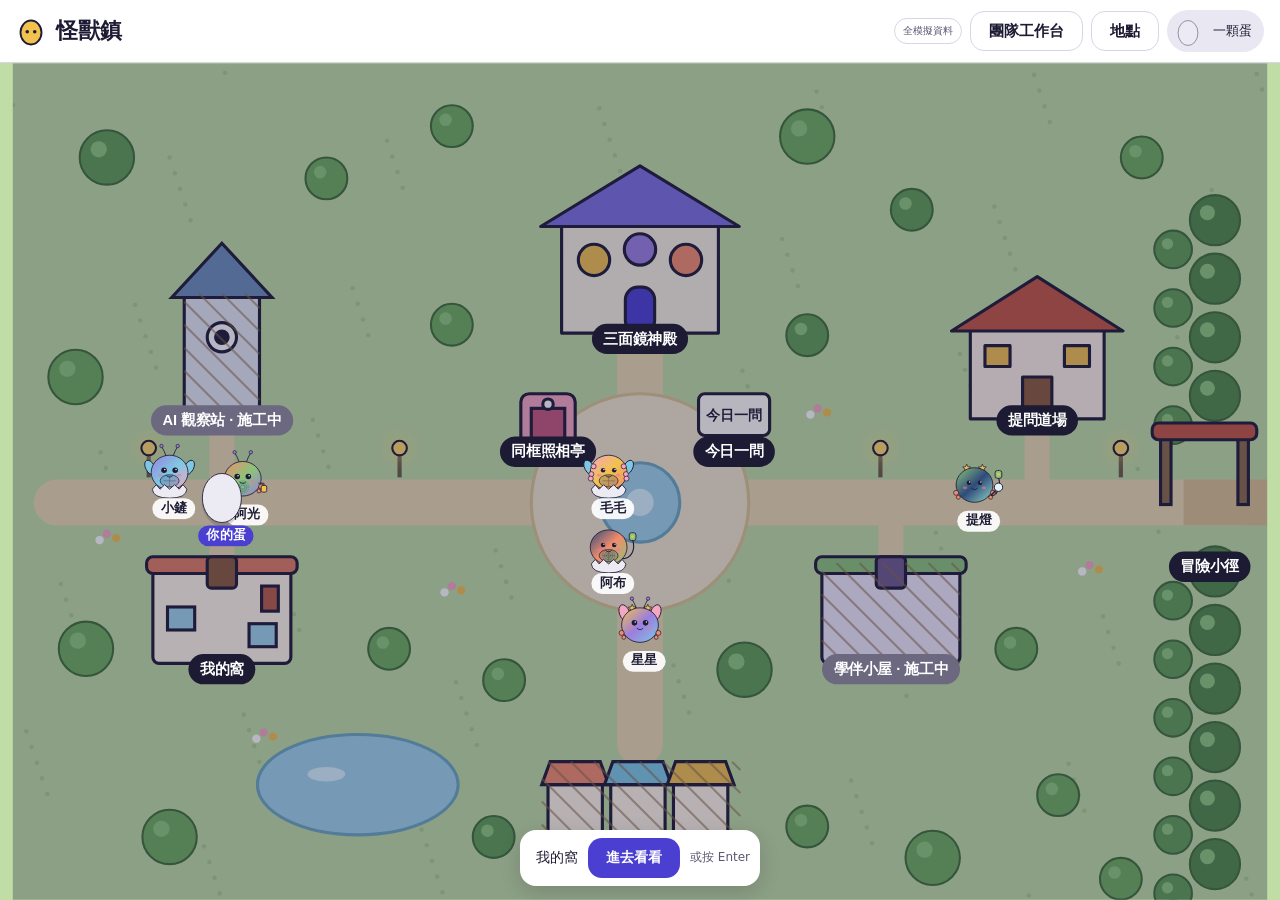
==== docs/team/index.html @ 66887024 "Serve team prototype from Pages docs root; add reviewed mock job sources" ====
<!doctype html><html lang="zh-Hant"><head><meta charset=utf8><meta name=viewport content="width=device-width,initial-scale=1,viewport-fit=cover"><style>:root{color-scheme:light;box-sizing:border-box;padding-top:env(safe-area-inset-top,0px);padding-bottom:env(safe-area-inset-bottom,0px)}html{scroll-padding-top:env(safe-area-inset-top,0px)}body{margin:0;padding:0;font:14px -apple-system,BlinkMacSystemFont,sans-serif;background:#fff;color:#000}img{max-width:100%}[hidden]:not([hidden=until-found i]){display:none!important}</style></head><body>
<title>怪獸鎮｜團隊 PRD V3 修正版</title>
<meta name="claude:viewport-fit-sides" content="cover">

<style>
/* Layout: sticky town bar + horizontal place tabs; each place is one column (phone) or two (desktop) of quiet cards around the monster. */
:root{
  --bg:#F3F2F8; --surface:#FFFFFF; --sunk:#E9E7F2; --line:#D8D5E6;
  --ink:#1D1B33; --muted:#5A5873; --accent:#4B3FD1; --accent-ink:#FFFFFF; --accent-soft:#E6E3FB;
  --gold:#F2C14E; --gold-ink:#5C4300; --night:#1D1B33; --night-ink:#F3F2FA; --night-muted:#C3C1D6;
  --good:#2F6B3A; --good-soft:#E2F1E0; --warn:#8A5300; --warn-soft:#FFF1DC;
  --f-display:"LXGW WenKai TC","Noto Sans TC","PingFang TC","Microsoft JhengHei",sans-serif;
  --f-body:"Noto Sans TC","PingFang TC","Microsoft JhengHei",system-ui,sans-serif;
  --f-mono:"IBM Plex Mono",ui-monospace,Menlo,monospace;
  --r:18px;
}
@media (prefers-color-scheme: dark){:root:not([data-theme="light"]){
  --bg:#14131F; --surface:#1E1C2E; --sunk:#262438; --line:#35324C;
  --ink:#EEEDF7; --muted:#A9A6C2; --accent:#9C93FF; --accent-ink:#14131F; --accent-soft:#2C2850;
  --gold:#F2C14E; --gold-ink:#F7D684; --night:#0E0D17; --night-ink:#F3F2FA; --night-muted:#B4B1CA;
  --good:#8FD49A; --good-soft:#1E3324; --warn:#F2C177; --warn-soft:#3A2C17; color-scheme:dark}}
:root[data-theme="dark"]{
  --bg:#14131F; --surface:#1E1C2E; --sunk:#262438; --line:#35324C;
  --ink:#EEEDF7; --muted:#A9A6C2; --accent:#9C93FF; --accent-ink:#14131F; --accent-soft:#2C2850;
  --gold:#F2C14E; --gold-ink:#F7D684; --night:#0E0D17; --night-ink:#F3F2FA; --night-muted:#B4B1CA;
  --good:#8FD49A; --good-soft:#1E3324; --warn:#F2C177; --warn-soft:#3A2C17; color-scheme:dark}
*{box-sizing:border-box}
[hidden]{display:none!important}
body{background:var(--bg);color:var(--ink);font-family:var(--f-body);font-size:15px;line-height:1.65}
body::before{content:"";position:fixed;inset:0 0 auto;height:env(safe-area-inset-top,0px);z-index:10;background:var(--surface)}
button,input,textarea,select{font:inherit;color:inherit}
h1,h2,h3{font-family:var(--f-display);font-weight:700;line-height:1.3;margin:0;text-wrap:balance}
h1{font-size:28px} h2{font-size:22px} h3{font-size:18px}
p{margin:0}
.wrap{max-width:1080px;margin:0 auto;padding-left:max(16px,env(safe-area-inset-left,0px));padding-right:max(16px,env(safe-area-inset-right,0px))}
header.bar{position:sticky;top:env(safe-area-inset-top,0px);z-index:5;background:var(--surface);border-bottom:1px solid var(--line)}
.bar-row{display:flex;align-items:center;justify-content:space-between;gap:12px;padding-block:10px}
.brand{display:flex;align-items:center;gap:10px;font-family:var(--f-display);font-size:22px;font-weight:700}
.me-chip{display:flex;align-items:center;gap:8px;background:var(--sunk);border-radius:999px;padding:4px 12px 4px 4px;font-size:13px;border:0;cursor:pointer;min-height:40px}
.me-chip svg{width:34px;height:34px}
nav.places{display:flex;gap:4px;overflow-x:auto;padding-bottom:8px;scrollbar-width:none}
nav.places::-webkit-scrollbar{display:none}
.place{flex:none;border:0;background:none;padding:8px 14px;border-radius:999px;cursor:pointer;color:var(--muted);font-weight:500;min-height:40px;white-space:nowrap}
.place[aria-current="page"]{background:var(--accent);color:var(--accent-ink)}
.tag{font-size:11px;font-family:var(--f-mono);letter-spacing:.04em;padding:1px 6px;border-radius:6px;background:var(--sunk);color:var(--muted);margin-left:4px}
.place[aria-current="page"] .tag{background:transparent;color:inherit;opacity:.8}
main{padding-block:24px 64px}
.intro{display:flex;flex-direction:column;gap:6px;margin-bottom:20px;max-width:65ch}
.intro p{color:var(--muted)}
.grid2{display:grid;grid-template-columns:minmax(0,1fr) minmax(0,1fr);gap:18px;align-items:start}
.grid-aside{display:grid;grid-template-columns:320px minmax(0,1fr);gap:18px;align-items:start}
@media (max-width:820px){.grid2,.grid-aside{grid-template-columns:minmax(0,1fr)}}
.stack{display:flex;flex-direction:column;gap:14px;min-width:0}
.card{background:var(--surface);border-radius:var(--r);padding:18px;display:flex;flex-direction:column;gap:12px;min-width:0}
.card.night{background:var(--night);color:var(--night-ink)}
.card.night .muted{color:var(--night-muted)}
.muted{color:var(--muted)}
.small{font-size:13px}
.eyebrow{font-size:12px;font-weight:700;letter-spacing:.06em;color:var(--muted)}
.ai-label{font-size:11px;font-weight:700;letter-spacing:.05em;color:var(--accent)}
.btn{display:inline-flex;align-items:center;justify-content:center;gap:6px;min-height:46px;padding:0 18px;border-radius:14px;border:0;background:var(--accent);color:var(--accent-ink);font-weight:700;cursor:pointer}
.btn.gold{background:var(--gold);color:#1D1B33}
.btn.ghost{background:transparent;color:var(--ink);border:1.5px solid var(--line)}
.btn.link{background:none;color:var(--muted);text-decoration:underline;min-height:40px;padding:0 6px;font-weight:500}
.btn:disabled{background:var(--sunk);color:var(--muted);cursor:not-allowed}
.btn:focus-visible,.place:focus-visible,.pick:focus-visible,.chip:focus-visible,.me-chip:focus-visible,.seen:focus-visible{outline:3px solid var(--gold);outline-offset:2px}
.row{display:flex;gap:10px;flex-wrap:wrap;align-items:center}
.between{display:flex;justify-content:space-between;align-items:center;gap:10px;flex-wrap:wrap}
label.field{display:flex;flex-direction:column;gap:6px;font-size:13px;color:var(--muted)}
input[type=text],textarea,select{width:100%;border:1px solid var(--line);background:var(--surface);border-radius:12px;padding:10px 12px;font-size:15px;color:var(--ink)}
textarea{resize:vertical;min-height:84px}
.cards8{display:grid;grid-template-columns:repeat(4,minmax(0,1fr));gap:10px}
@media (max-width:820px){.cards8{grid-template-columns:repeat(2,minmax(0,1fr))}}
.pick{text-align:left;border:2px solid var(--surface);background:var(--surface);border-radius:16px;padding:14px 12px;display:flex;flex-direction:column;gap:6px;cursor:pointer;min-height:132px}
.pick[aria-pressed="true"]{border-color:var(--accent);background:var(--accent-soft)}
.pick .nm{font-family:var(--f-display);font-size:18px;font-weight:700}
.pick .ft{margin-top:auto;font-size:12px;color:var(--accent);font-weight:500}
.cand{font-size:11px;border:1px solid var(--line);border-radius:999px;padding:0 7px;color:var(--muted)}
.chip{border:1.5px solid var(--line);background:var(--surface);border-radius:999px;padding:6px 14px;min-height:40px;cursor:pointer;font-weight:500}
.chip[aria-pressed="true"]{background:var(--accent);border-color:var(--accent);color:var(--accent-ink)}
.zone{display:inline-block;font-size:12px;font-weight:700;border-radius:999px;padding:3px 10px}
.z-consensus{background:#FDF1CF;color:#6B4E00}.z-human_win{background:#FCE3EC;color:#8E2F52}.z-ai_assist{background:#E7EEFB;color:#2B4C8A}
.z-partner_only{background:#FFEBDD;color:#8A3F12}.z-ai_only{background:#ECE7FB;color:#4A36B0}.z-hidden{background:#E4EEF6;color:#2B5272}.z-blind{background:#E3F1E1;color:#2F6B3A}
.monster-stage{display:flex;justify-content:center;align-items:center;padding:6px 0}
.monster-stage svg{width:min(260px,100%);height:auto}
.dots{display:flex;gap:6px}
.dots span{width:24px;height:6px;border-radius:999px;background:var(--sunk)}
.dots span.on{background:var(--gold)}
.quote{background:var(--sunk);border-radius:14px;padding:12px 14px;line-height:1.7}
.night .quote{background:rgba(255,255,255,.08)}
.stat{display:grid;grid-template-columns:repeat(3,minmax(0,1fr));gap:8px;text-align:center}
.stat div{background:var(--sunk);border-radius:12px;padding:10px 4px;display:flex;flex-direction:column}
.stat b{font-family:var(--f-mono);font-size:18px;font-variant-numeric:tabular-nums}
.post{display:flex;gap:12px;align-items:flex-start;padding:12px 0;border-top:1px solid var(--line)}
.post:first-child{border-top:0}
.post svg{width:46px;height:46px;flex:none}
.post .who{font-weight:700;font-size:14px}
.seen{border:1.5px solid var(--line);background:transparent;border-radius:999px;padding:4px 12px;font-size:13px;cursor:pointer;min-height:36px;color:var(--muted)}
.seen[aria-pressed="true"]{background:var(--good-soft);color:var(--good);border-color:transparent}
.lock{display:flex;align-items:center;gap:6px;color:var(--muted);font-size:13px}
.toggle-row{display:flex;justify-content:space-between;align-items:center;min-height:48px;gap:10px;border-top:1px solid var(--line)}
.toggle-row:first-of-type{border-top:0}
.tabs{display:inline-flex;background:var(--sunk);border-radius:12px;padding:4px;gap:4px}
.tabs button{border:0;background:transparent;border-radius:9px;padding:8px 16px;font-weight:700;cursor:pointer;min-height:40px;color:var(--muted)}
.tabs button[aria-selected="true"]{background:var(--surface);color:var(--ink)}
.chapter{display:flex;justify-content:space-between;align-items:center;gap:12px;background:var(--surface);border-radius:16px;padding:14px 16px;border:2px solid transparent;cursor:pointer;text-align:left;width:100%}
.chapter[aria-pressed="true"]{border-color:var(--accent)}
.sprout{font-size:12px;font-weight:700;border-radius:999px;padding:2px 10px;background:var(--sunk);color:var(--muted)}
.sprout.s1{background:var(--warn-soft);color:var(--warn)}.sprout.s2{background:var(--accent-soft);color:var(--accent)}.sprout.s3{background:var(--good-soft);color:var(--good)}
.toast{position:fixed;left:50%;transform:translateX(-50%);bottom:calc(20px + env(safe-area-inset-bottom,0px));background:var(--night);color:var(--night-ink);padding:10px 18px;border-radius:999px;font-size:14px;z-index:20;max-width:calc(100% - 32px)}
.legend{display:flex;flex-direction:column;gap:8px;font-size:14px}
.legend div{display:flex;justify-content:space-between;gap:12px}
.legend span:last-child{color:var(--muted);text-align:right}
.note{font-size:12px;color:var(--muted)}
.demo{display:inline-block;font-size:11px;font-weight:700;color:var(--warn);background:var(--warn-soft);border-radius:6px;padding:1px 6px}
footer{padding-block:24px;color:var(--muted);font-size:13px;border-top:1px solid var(--line)}
@media (prefers-reduced-motion:no-preference){.pop{animation:pop .5s ease-out}@keyframes pop{from{transform:scale(.92);opacity:.6}to{transform:none;opacity:1}}}

html,body{height:100%}
body{display:flex;flex-direction:column;overflow:hidden}
header.bar{position:relative;top:auto;flex:none}
.bar-row{padding-left:max(16px,env(safe-area-inset-left,0px));padding-right:max(16px,env(safe-area-inset-right,0px))}
.bar-tools{display:flex;gap:8px;align-items:center;position:relative}
.menu{position:absolute;right:0;top:calc(100% + 6px);background:var(--surface);border-radius:16px;box-shadow:0 10px 30px rgba(0,0,0,.18);padding:8px;display:flex;flex-direction:column;min-width:220px;z-index:40}
.menu button{text-align:left;border:0;background:none;padding:10px 12px;border-radius:10px;cursor:pointer;min-height:44px;display:flex;justify-content:space-between;gap:10px}
.menu button:hover{background:var(--sunk)}
.town{position:relative;flex:1;min-height:0;overflow:hidden;background:#BFDDA4;outline:none;touch-action:manipulation}
.world{position:absolute;left:0;top:0;width:1200px;height:800px;transform-origin:0 0}
.world>svg.bg{position:absolute;inset:0;width:1200px;height:800px;display:block}
.veil{position:absolute;inset:0;background:#20204A;opacity:0;pointer-events:none;transition:opacity 1s}
.town.night .veil{opacity:.32}
.town.night .lamp{fill:#FFD86B;filter:drop-shadow(0 0 8px #FFD86B)}
.spot{position:absolute;border:0;background:transparent;cursor:pointer;padding:0;border-radius:14px;z-index:5}
.spot:hover{background:rgba(255,255,255,.12)}
.spot:focus-visible{outline:3px solid var(--gold);outline-offset:2px}
.spot .lbl{position:absolute;left:50%;transform:translateX(-50%);bottom:-16px;white-space:nowrap;background:#1D1B33;color:#FFFFFF;font-size:14px;font-weight:700;padding:3px 11px;border-radius:999px;font-family:var(--f-display);pointer-events:none}
.spot.locked .lbl{background:#6B6880}
.spot:hover .lbl,.spot:focus-visible .lbl{background:#4B3FD1}
.ent{position:absolute;left:0;top:0;width:64px;height:64px;pointer-events:none;will-change:transform}
.ent .body{width:64px;height:64px}
.ent .body svg{width:64px;height:64px;display:block;transition:transform .15s}
.ent.face-l .body svg{transform:scaleX(-1)}
.ent.npc{pointer-events:auto;cursor:pointer}
.ent.npc:focus-visible{outline:3px solid var(--gold);border-radius:50%}
.ent .tag{position:absolute;top:62px;left:50%;transform:translateX(-50%);font-size:12px;font-weight:700;background:rgba(255,255,255,.92);color:#1D1B33;padding:0 8px;border-radius:999px;white-space:nowrap}
.ent.me .tag{background:#4B3FD1;color:#FFFFFF}
.ent.me .body{filter:drop-shadow(0 3px 0 rgba(29,27,51,.18))}
.ent .bub{position:absolute;bottom:62px;left:50%;transform:translateX(-50%);background:#FFFFFF;color:#1D1B33;border-radius:12px;padding:4px 9px;font-size:13px;white-space:nowrap;box-shadow:0 2px 0 rgba(29,27,51,.18)}
.ent .bub svg{width:22px;height:22px;display:block}
@media (prefers-reduced-motion:no-preference){.ent.walk .body{animation:bob .32s ease-in-out infinite alternate}@keyframes bob{from{transform:translateY(0)}to{transform:translateY(-5px)}}}
.mark{position:absolute;width:24px;height:12px;border:3px solid #4B3FD1;border-radius:50%;z-index:6;pointer-events:none}
.hint{position:absolute;left:50%;transform:translateX(-50%);bottom:calc(14px + env(safe-area-inset-bottom,0px));background:var(--surface);color:var(--ink);border-radius:16px;padding:8px 10px 8px 16px;display:flex;align-items:center;gap:10px;box-shadow:0 6px 20px rgba(0,0,0,.15);max-width:calc(100% - 32px);font-size:14px;z-index:20}
.hint .btn{min-height:40px}
@media (max-width:600px){.kbd{display:none}}
.npccard{position:absolute;left:50%;transform:translateX(-50%);bottom:calc(76px + env(safe-area-inset-bottom,0px));width:min(440px,calc(100% - 32px));background:var(--surface);border-radius:20px;padding:14px;display:flex;flex-direction:column;gap:10px;box-shadow:0 10px 30px rgba(0,0,0,.2);z-index:21}
.sheet{position:absolute;right:0;top:0;bottom:0;width:min(620px,100%);background:var(--bg);box-shadow:-10px 0 30px rgba(0,0,0,.2);display:flex;flex-direction:column;z-index:25}
@media (max-width:700px){.sheet{top:auto;height:88%;border-radius:22px 22px 0 0;overflow:hidden}}
.sheet-head{display:flex;justify-content:space-between;align-items:center;gap:10px;padding:12px 16px;background:var(--surface);border-bottom:1px solid var(--line)}
.sheet-body{overflow-y:auto;padding:18px 16px calc(28px + env(safe-area-inset-bottom,0px));flex:1}
.sheet .grid2,.sheet .grid-aside{grid-template-columns:minmax(0,1fr)}
.sheet .cards8{grid-template-columns:repeat(2,minmax(0,1fr))}
.sheet h1{font-size:24px}
.sheet .tabs{flex-wrap:wrap}
.reveal{position:fixed;inset:0;background:rgba(14,13,23,.72);display:flex;align-items:center;justify-content:center;z-index:50;padding:16px}
.reveal .box{background:var(--night);color:var(--night-ink);border-radius:24px;padding:24px;max-width:420px;width:100%;text-align:center;display:flex;flex-direction:column;gap:12px}
.reveal .muted{color:var(--night-muted)}
</style>
<header class="bar">
  <div class="bar-row">
    <div class="brand"><svg width="30" height="30" viewBox="0 0 40 40" aria-hidden="true"><ellipse cx="20" cy="22" rx="14" ry="16" fill="#F2C14E" stroke="currentColor" stroke-width="2.5"/><circle cx="15" cy="21" r="2.4" fill="currentColor"/><circle cx="25" cy="21" r="2.4" fill="currentColor"/></svg>怪獸鎮</div>
    <div class="bar-tools"><span class="v3-mode">全模擬資料</span><button class="btn ghost" data-v3="lab" style="min-height:40px">團隊工作台</button>
      <button class="btn ghost" id="placesBtn" aria-expanded="false" aria-controls="placesMenu" style="min-height:40px">地點</button>
      <div class="menu" id="placesMenu" hidden><button data-spot="hatch"><span>三面鏡神殿</span><span class="note">P0</span></button><button data-spot="home"><span>我的窩</span><span class="note">P0</span></button><button data-spot="plaza"><span>今日一問</span><span class="note">P0</span></button><button data-spot="dojo"><span>提問道場</span><span class="note">P0</span></button><button data-spot="photo"><span>同框照相亭</span><span class="note"></span></button><button data-spot="quest"><span>冒險小徑</span><span class="note">P2</span></button><button data-spot="tower"><span>AI 觀察站</span><span class="note">施工中</span></button><button data-spot="hut"><span>學伴小屋</span><span class="note">施工中</span></button><button data-spot="market"><span>互測市集</span><span class="note">施工中</span></button></div>
      <button class="me-chip" id="meChip" data-spot="home" aria-label="走回我的窩"></button>
    </div>
  </div>
</header>
<div class="town" id="town" tabindex="0" aria-label="怪獸鎮地圖">
  <div class="world" id="world"></div>
  <div class="hint" id="hint" hidden></div>
  <div class="npccard" id="npccard" hidden></div>
  <aside class="sheet" id="sheet" hidden aria-labelledby="sheetTitle">
    <div class="sheet-head"><h2 id="sheetTitle"></h2><button class="btn ghost" id="leave" data-act="leave" style="min-height:40px">走出去</button></div>
    <div class="sheet-body" id="sheetBody"></div>
  </aside>
</div>
<div class="reveal" id="reveal" hidden role="dialog" aria-modal="true"></div>
<div class="toast" id="toast" hidden></div>
<link rel="stylesheet" href="./team-updates.css"><script src="./team-core.js"></script>
<script>
/* ---------- 資料 ---------- */
const CARDS = [
  {id:'affirmation',name:'被肯定感',desc:'做的事被看見、被說出價值',feat:'星星角',color:'#F2C14E',aura:'閃光點點',cand:false},
  {id:'community',name:'社群感',desc:'和一群人一起往前走',feat:'好多隻小手',color:'#F28C6B',aura:'牽手環紋',cand:false},
  {id:'guidance',name:'引導支持',desc:'卡住時有人指個方向',feat:'提燈尾巴',color:'#8CC37A',aura:'指路箭頭',cand:false},
  {id:'self_worth',name:'自我價值',desc:'相信自己做的東西有份量',feat:'堅固的殼',color:'#2F4B7C',aura:'盾形光',cand:false},
  {id:'autonomy',name:'自主',desc:'用自己的步調和方法做事',feat:'小翅膀',color:'#7EC8E3',aura:'風旋紋',cand:true},
  {id:'curiosity',name:'好奇探索',desc:'想知道新東西怎麼運作',feat:'天線大眼',color:'#9B7EDE',aura:'星點軌跡',cand:true},
  {id:'visible_progress',name:'看得見的進步',desc:'能看到自己一步步變好',feat:'年輪紋身',color:'#8FD9C4',aura:'階梯光',cand:true},
  {id:'psych_safety',name:'心理安全',desc:'可以放心試、放心犯錯',feat:'毛茸茸外皮',color:'#F4A7C0',aura:'柔光圈',cand:true}
];
const C = Object.fromEntries(CARDS.map(c=>[c.id,c]));
const PARTNER = ['affirmation','psych_safety','guidance'];
const PARTNER_NOTE = {affirmation:'聊到主管誇她的提案時，她整個人亮起來',psych_safety:'她說「先自己試過，確定不會出錯再拿出來」',guidance:'她說卡住時第一個想到的是去問學姊'};
const AI = ['affirmation','guidance','curiosity'];
const AI_QUOTE = {affirmation:'有人跟我說這個設計幫到他，我會開心一整天',guidance:'卡住的時候，我會先去找學姊問方向',curiosity:'看到新工具我都會先自己玩一輪'};
const HEADLINE = '我比較希望先自己試過，確定不會出錯再拿出來';
function activeAI(){return S?.meta?.aiAvailable===false?[]:AI}
function selectedHeadline(){if(S?.meta?.aiAvailable===false)return '尚無已核對的 AI 原句';const lines=[HEADLINE,...Object.values(AI_QUOTE)];return lines[S?.meta?.headline||0]||HEADLINE}
const ZONES = {
  consensus:{name:'共識區',tone:'你被完整看見了',rank:0,egg:'蛋殼亮起來了'},
  human_win:{name:'人腦勝區',tone:'夥伴懂你，AI 沒看出來',rank:1,egg:'蛋殼染上夥伴給的顏色'},
  ai_assist:{name:'AI 補位區',tone:'AI 抓到了夥伴沒注意的',rank:1,egg:'蛋外圍出現 AI 的光環'},
  partner_only:{name:'夥伴獨見',tone:'夥伴的觀察，值得問問他為什麼',rank:2,egg:'蛋殼染上夥伴給的顏色'},
  ai_only:{name:'AI 獨見',tone:'AI 的推測，你同意嗎？',rank:2,egg:'蛋外圍出現 AI 的光環'},
  hidden:{name:'隱藏區',tone:'你心裡重要、但還沒表現出來的',rank:3,egg:'蛋殼的裂紋變多了'},
  blind:{name:'盲點區',tone:'別人都看見、你自己沒意識到的',rank:4,egg:'破殼了！小怪獸轉身，背上長出這張卡的特徵'}
};
const TYPES = {
  spotlight:{name:'探照燈型',item:'lantern',itemName:'提燈'},
  driller:{name:'鑽探型',item:'shovel',itemName:'小鏟子'},
  confirmer:{name:'確認型',item:'magnifier',itemName:'放大鏡'},
  listener:{name:'傾聽型',item:'big_ears',itemName:'大耳朵'}
};
const ATTRS = {
  research:{name:'研究眼',part:'額頭的小眼睛'}, structure:{name:'結構骨',part:'背上的骨板'},
  ai:{name:'AI 觸角',part:'頭上的觸角'}, automation:{name:'自動化齒輪',part:'身側的齒輪'}, judgment:{name:'判斷心',part:'胸前的心形徽記'}
};
const SPROUT = ['還沒開始','冒芽','長出','成形'];
const CHAPTERS = [
  {id:'foundation',name:'基礎地圖',topic:'使用者研究、資訊架構、互動流程',quests:[
    {id:'f1',attr:'research',min:5,scenario:'新上線的記帳 App 次日留存只有兩成。你只有一天，要先找誰聊、問什麼？',hint:'先找「下載後沒再打開」的人，問他最後一次打開時在做什麼。',good:'你先鎖定流失的人而不是忠實用戶，訪談對象選得準。',next:'把「最後一次打開」改成具體的時間點，回想會更清楚。'},
    {id:'f2',attr:'structure',min:8,scenario:'保險 App 的「理賠」藏在第三層選單，客服電話打爆了。你會怎麼調整資訊架構？',hint:'先列出使用者在出事當下最想完成的三件事。',good:'你從使用者出事當下的情境出發排優先順序。',next:'補一個驗證方式，例如五秒測試或樹狀測試。'}]},
  {id:'ai_collab',name:'AI 協作',topic:'AI 工具、prompt、AI 輔助研究整理',quests:[
    {id:'c1',attr:'ai',min:5,scenario:'你有 12 份訪談逐字稿，想用 AI 幫忙整理主題。你會怎麼下指令，並避免 AI 編造？',hint:'要求每個主題都附上逐字原句。',good:'你要求 AI 附原句，之後能回頭核對。',next:'再加一步：自己抽三份逐字稿比對 AI 的分類。'}]},
  {id:'ai_product',name:'AI 產品設計',topic:'信任、透明、使用者可控、錯誤處理、對話設計',quests:[
    {id:'p1',attr:'ai',min:5,scenario:'PM 要你兩天內設計 AI 客服的錯誤訊息：使用者問了 AI 答不出來的問題，畫面要怎麼說？',hint:'先想使用者「下一步能做什麼」，再決定語氣。',good:'你先承認 AI 答不出來，再給可以點的替代問題，使用者不會卡住。',next:'補一個「轉真人客服」的出口，並說明大概要等多久。'},
    {id:'p2',attr:'structure',min:8,scenario:'AI 理財助理會推薦基金。你要怎麼讓使用者知道推薦的依據與風險？',hint:'把「為什麼推薦」和「可能虧損多少」放在同一個視線範圍。',good:'你把依據與風險放在一起，不讓風險藏在下一頁。',next:'加一個「我不想要這類推薦」的控制，讓使用者可以調整。'}]},
  {id:'automation',name:'自動化與數據',topic:'流程自動化、數據分析、與 PM 和工程協作',quests:[
    {id:'a1',attr:'automation',min:8,scenario:'團隊每週手動整理 200 則 App 評論。你會怎麼設計一個半自動流程？',hint:'先定義人一定要看的那一步。',good:'你保留了人工確認負評的步驟，自動化範圍清楚。',next:'說明用哪個指標判斷這個流程有沒有省到時間。'}]},
  {id:'strategy',name:'策略與判斷',topic:'研究主導決策、AI × 自身領域、作品集敘事、負責任 AI',quests:[
    {id:'s1',attr:'judgment',min:8,scenario:'老闆想在開戶流程加 AI 人臉辨識，但訪談發現長輩很怕被拍。你會怎麼回應？',hint:'把研究發現換成老闆在意的數字或風險。',good:'你沒有直接否決，而是提出可並行的替代方案。',next:'補一句這個決定對法遵與客訴量的影響。'}]}
];
const QUESTS = CHAPTERS.flatMap(ch=>ch.quests.map(q=>({...q,chapter:ch.id,chapterName:ch.name})));
const TITLES = [
  {name:'AI 產品設計師',key:['ai','research','judgment']},
  {name:'UI/UX 設計師（AI 產品設計）',key:['research','structure','ai']},
  {name:'Product Designer',key:['research','judgment','automation']},
  {name:'Content Strategist / UX Writer',key:['judgment','research','ai']}
];
const NEIGHBORS = [
  {name:'阿光',self:['community','curiosity','visible_progress'],partner:['community','guidance','curiosity'],stage:'grown',item:'lantern',quote:'先問他上一次遇到這個問題是什麼時候。'},
  {name:'毛毛',self:['psych_safety','self_worth','autonomy'],partner:['psych_safety','affirmation','community'],stage:'baby',item:null,quote:'我會問：你說難用，是哪一步讓你想放棄？'},
  {name:'提燈',self:['guidance','affirmation','community'],partner:['guidance','self_worth','visible_progress'],stage:'grown',item:'magnifier',quote:'請他把剛剛的操作再做一次給我看。'},
  {name:'阿布',self:['self_worth','guidance','visible_progress'],partner:['self_worth','community','guidance'],stage:'baby',item:null,quote:'可以帶我看一次你平常怎麼用嗎？'},
  {name:'星星',self:['affirmation','curiosity','community'],partner:['affirmation','curiosity','autonomy'],stage:'grown',item:'big_ears',quote:'你說的難用，和上次比有什麼不一樣？'},
  {name:'小鏟',self:['autonomy','curiosity','self_worth'],partner:['curiosity','autonomy','psych_safety'],stage:'baby',item:null,quote:'「好難用」之前，你原本想完成什麼？'}
];

/* ---------- 狀態 ---------- */
const KEY='monster-town-team-v3-r1';
const fresh=()=>({view:'home',
  hatch:{step:'pick',self:[],reasons:{},guess:'',n:0,disputed:{},disputeOpen:null,done:false},
  card:{name:'',nickname:'試試看先生',finalized:false,vis:{headline:false,aura:false,back:false,disagree:false,nickname:false},tab:'A'},
  bside:{guess:null,unlocked:false,override:null},
  plaza:{answer:'',posted:false,seen:{}},
  dojo:{q:'你會不會覺得這個功能很難用？',mine:'',step:'write',final:null,aiWrong:false},
  quest:{chapter:'ai_product',active:null,answer:'',hint:false,phase:'list',guess:null,done:[],recalls:{},lastGrow:null,skills:{research:0,structure:0,ai:0,automation:0,judgment:0}},
  checkin:{did:'',mins:'',stuck:'',conf:'',energy:'',tomorrow:'',submitted:false},
  career:{guess:null,industry:'金融'},
  open:null,pos:{x:200,y:440},visited:{},diary:[],seerShown:false,aiWrong:0,photo:null
});
let S;
try{S=JSON.parse(sessionStorage.getItem(KEY))||fresh()}catch(e){S=fresh()}
const save=()=>{try{sessionStorage.setItem(KEY,JSON.stringify(S))}catch(e){document.getElementById('toast').textContent='分頁暫存失敗，請先到團隊工作台匯出';document.getElementById('toast').hidden=false}};
const esc=s=>String(s??'').replace(/[&<>"']/g,c=>({'&':'&amp;','<':'&lt;','>':'&gt;','"':'&quot;',"'":'&#39;'}[c]));

/* ---------- 規則（純函式） ---------- */
function zoneOf(id,self){const s=self.includes(id),p=PARTNER.includes(id),a=activeAI().includes(id);
  if(s&&p&&a)return'consensus';if(s&&p)return'human_win';if(s&&a)return'ai_assist';if(s)return'hidden';if(p&&a)return'blind';if(p)return'partner_only';if(a)return'ai_only';return null}
function revealOrder(self){const ids=[...new Set([...self,...PARTNER,...activeAI()])];
  return ids.map(id=>({id,zone:zoneOf(id,self)})).sort((x,y)=>ZONES[x.zone].rank-ZONES[y.zone].rank)}
function alignment(self){const o=revealOrder(self);return Math.round(o.filter(x=>x.zone==='consensus').length/o.length*100)}
function sproutLevel(attr){const n=S.quest.skills[attr]||0,r=S.quest.recalls[attr]||0;if(n>=6&&r>=1)return 3;if(n>=3)return 2;if(n>=1)return 1;return 0}
function skillLevels(){return Object.fromEntries(Object.keys(ATTRS).map(a=>[a,sproutLevel(a)]))}
function stage(){if(S.bside.unlocked)return'grown';if(S.hatch.done)return'baby';return'egg'}
function itemNow(){if(!S.bside.unlocked)return null;return TYPES[S.bside.override||'confirmer'].item}
function buildStatusCard(){const c=S.checkin,conf=+c.conf,en=+c.energy,tm=+c.tomorrow,stuck=c.stuck.trim();
  let flow='剛好',diff='維持';
  if(c.conf&&conf<=2&&stuck){flow='太難';diff='降一階'}else if(conf===5&&!stuck&&!S.quest.hint){flow='太簡單';diff='升一階'}
  const len=(c.energy&&en<=2)||(c.tomorrow&&tm<15)?'3–5 分鐘微關卡':'一般關卡（約 10 分鐘）';
  const recall=S.quest.done.length>0&&S.quest.done.length%3===0?'先回憶一題前面做過的關卡':'不用';
  const lv=skillLevels(),target=TITLES.find(t=>t.name===nearTitle().name)||TITLES[0];
  const pri=target.key.slice().sort((a,b)=>lv[a]-lv[b])[0];
  return{flow,diff,len,recall,pri:ATTRS[pri].name,stuck,
    highlight:S.quest.lastGrow?QUESTS.find(q=>q.id===S.quest.lastGrow)?.good:'未提供',
    tone:'溫和示範型'}}
function nearTitle(){const lv=skillLevels();return TITLES.map(t=>({...t,score:t.key.reduce((s,k)=>s+lv[k],0)})).sort((a,b)=>b.score-a.score)[0]}

/* ---------- 小怪獸 ---------- */
function star(x,y,r,fill){const p=[];for(let i=0;i<10;i++){const a=-Math.PI/2+i*Math.PI/5,rr=i%2?r*.45:r;p.push((x+rr*Math.cos(a)).toFixed(1)+','+(y+rr*Math.sin(a)).toFixed(1))}return`<polygon points="${p.join(' ')}" fill="${fill}" stroke="#1D1B33" stroke-width="2.5" stroke-linejoin="round"/>`}
function featureSVG(id,op){const o=op??1;const k='#1D1B33';switch(id){
  case'affirmation':return`<g opacity="${o}">${star(92,80,15,'#F2C14E')}${star(148,80,15,'#F2C14E')}</g>`;
  case'community':return`<g opacity="${o}"><circle cx="54" cy="168" r="9" fill="#F28C6B" stroke="${k}" stroke-width="2.5"/><circle cx="186" cy="168" r="9" fill="#F28C6B" stroke="${k}" stroke-width="2.5"/><circle cx="62" cy="184" r="7" fill="#F28C6B" stroke="${k}" stroke-width="2.5"/><circle cx="178" cy="184" r="7" fill="#F28C6B" stroke="${k}" stroke-width="2.5"/></g>`;
  case'guidance':return`<g opacity="${o}"><path d="M164 182 C 206 182, 216 146, 206 112" fill="none" stroke="${k}" stroke-width="4" stroke-linecap="round"/><rect x="194" y="88" width="24" height="28" rx="8" fill="#8CC37A" stroke="${k}" stroke-width="3"/><circle cx="206" cy="102" r="5" fill="#F2C14E"/></g>`;
  case'self_worth':return`<g opacity="${o}"><ellipse cx="120" cy="170" rx="34" ry="22" fill="#2F4B7C" fill-opacity=".25" stroke="${k}" stroke-width="2.5"/><path d="M98 170h44M120 150v40" stroke="${k}" stroke-width="2" opacity=".5"/></g>`;
  case'autonomy':return`<g opacity="${o}"><ellipse cx="50" cy="122" rx="16" ry="28" fill="#7EC8E3" stroke="${k}" stroke-width="3" transform="rotate(-28 50 122)"/><ellipse cx="190" cy="122" rx="16" ry="28" fill="#7EC8E3" stroke="${k}" stroke-width="3" transform="rotate(28 190 122)"/></g>`;
  case'curiosity':return`<g opacity="${o}"><path d="M108 82 Q100 60 92 48" fill="none" stroke="${k}" stroke-width="3" stroke-linecap="round"/><circle cx="91" cy="45" r="6" fill="#9B7EDE" stroke="${k}" stroke-width="2.5"/><path d="M132 82 Q140 60 148 48" fill="none" stroke="${k}" stroke-width="3" stroke-linecap="round"/><circle cx="149" cy="45" r="6" fill="#9B7EDE" stroke="${k}" stroke-width="2.5"/></g>`;
  case'visible_progress':return`<g opacity="${o}" fill="none" stroke="#2F7D68" stroke-width="2.5"><circle cx="120" cy="170" r="8"/><circle cx="120" cy="170" r="15"/><circle cx="120" cy="170" r="22" stroke-dasharray="4 4"/></g>`;
  case'psych_safety':return`<g opacity="${o}">${[[58,146],[56,162],[182,146],[184,162],[66,118],[174,118]].map(([x,y])=>`<circle cx="${x}" cy="${y}" r="9" fill="#F4A7C0" stroke="${k}" stroke-width="2.5"/>`).join('')}</g>`;}return''}
function monsterSVG(m){
  const st=m.stage||'egg',cols=(m.colors&&m.colors.length?m.colors:['#ECEAF3','#ECEAF3','#ECEAF3']);const uid='m'+Math.random().toString(36).slice(2,8);const k='#1D1B33';
  let s=`<svg viewBox="0 0 240 240" role="img" aria-label="${esc(m.label||'小怪獸')}"><defs><linearGradient id="${uid}g" x1="0" y1="0" x2="1" y2="1"><stop offset="0" stop-color="${cols[0]}"/><stop offset=".5" stop-color="${cols[1]||cols[0]}"/><stop offset="1" stop-color="${cols[2]||cols[0]}"/></linearGradient><radialGradient id="${uid}h"><stop offset="0" stop-color="#F2C14E" stop-opacity=".55"/><stop offset="1" stop-color="#F2C14E" stop-opacity="0"/></radialGradient></defs>`;
  if(m.glow||m.fullGlow)s+=`<circle cx="120" cy="130" r="108" fill="url(#${uid}h)"/>`;
  (m.auras||[]).forEach((a,i)=>{s+=`<circle cx="120" cy="128" r="${112-i*9}" fill="none" stroke="${C[a.id].color}" stroke-width="2.5" ${a.disputed?'stroke-dasharray="5 7" opacity=".6"':''}/>`});
  if(m.pending)s+=`<circle cx="120" cy="128" r="110" fill="none" stroke="#9A97B3" stroke-width="1.5" stroke-dasharray="2 6"/>`;
  if(st==='egg'){
    s+=`<ellipse cx="120" cy="134" rx="70" ry="88" fill="${m.tint?`url(#${uid}g)`:'#ECEAF3'}" stroke="${k}" stroke-width="3"/>`;
    (m.features||[]).slice(0,3).forEach((f,i)=>{const x=[96,146,120][i],y=[110,116,170][i];s+=`<circle cx="${x}" cy="${y}" r="11" fill="${k}" opacity=".16"/>`});
    for(let i=0;i<(m.cracks||0);i++){const y=118+i*16;s+=`<path d="M56 ${y} L74 ${y-10} L88 ${y+6} L104 ${y-10} L120 ${y+6} L136 ${y-10} L152 ${y+6} L168 ${y-10} L184 ${y}" fill="none" stroke="${k}" stroke-width="2.5" stroke-linejoin="round"/>`}
    return s+'</svg>'}
  const lv=m.skills||{};const turned=!!m.turned;
  if(m.item==='big_ears')s+=`<ellipse cx="64" cy="96" rx="18" ry="30" fill="#F4A7C0" stroke="${k}" stroke-width="3" transform="rotate(-20 64 96)"/><ellipse cx="176" cy="96" rx="18" ry="30" fill="#F4A7C0" stroke="${k}" stroke-width="3" transform="rotate(20 176 96)"/>`;
  ['autonomy'].forEach(f=>{if((m.features||[]).includes(f))s+=featureSVG(f)});
  (m.back||[]).forEach(f=>{if(f==='autonomy'||f==='guidance')s+=featureSVG(f,turned?1:.35)});
  if((m.features||[]).includes('guidance'))s+=featureSVG('guidance');
  if(lv.structure>=1)s+=`<path d="M74 96 L62 84 L82 88 Z" fill="#B8C2CC" stroke="${k}" stroke-width="2.5"/>`;
  if(lv.structure>=2)s+=`<path d="M64 112 L48 104 L68 100 Z" fill="#B8C2CC" stroke="${k}" stroke-width="2.5"/>`;
  if(lv.structure>=3)s+=`<path d="M58 128 L40 124 L58 114 Z" fill="#B8C2CC" stroke="${k}" stroke-width="2.5"/>`;
  if(lv.ai===1)s+=`<path d="M112 80 L110 68" stroke="${k}" stroke-width="3" stroke-linecap="round"/>`;
  if(lv.ai>=2)s+=`<path d="M114 80 Q110 62 104 50" fill="none" stroke="${k}" stroke-width="3" stroke-linecap="round"/><circle cx="103" cy="47" r="6" fill="${lv.ai===3?'#8FD9C4':'#FFFFFF'}" stroke="${k}" stroke-width="2.5"/>`;
  if(lv.ai>=3)s+=`<path d="M126 80 Q130 62 136 50" fill="none" stroke="${k}" stroke-width="3" stroke-linecap="round"/><circle cx="137" cy="47" r="6" fill="#8FD9C4" stroke="${k}" stroke-width="2.5"/>`;
  ['affirmation','curiosity'].forEach(f=>{if((m.features||[]).includes(f))s+=featureSVG(f)});
  s+=`<ellipse cx="120" cy="140" rx="66" ry="62" fill="url(#${uid}g)" stroke="${k}" stroke-width="3"/>`;
  ['psych_safety','community','self_worth','visible_progress'].forEach(f=>{if((m.features||[]).includes(f))s+=featureSVG(f)});
  (m.back||[]).forEach(f=>{if(f!=='autonomy'&&f!=='guidance')s+=featureSVG(f,turned?1:.3)});
  if(!turned){
    const big=(m.features||[]).includes('curiosity');const r=big?10:8;
    s+=`<circle cx="100" cy="132" r="${r}" fill="${k}"/><circle cx="140" cy="132" r="${r}" fill="${k}"/><circle cx="103" cy="129" r="2.6" fill="#fff"/><circle cx="143" cy="129" r="2.6" fill="#fff"/><ellipse cx="86" cy="150" rx="8" ry="5" fill="#E9799B" opacity=".6"/><ellipse cx="154" cy="150" rx="8" ry="5" fill="#E9799B" opacity=".6"/><path d="M110 152 Q120 162 130 152" fill="none" stroke="${k}" stroke-width="3" stroke-linecap="round"/>`;
    if(lv.research===1)s+=`<path d="M114 108 Q120 112 126 108" fill="none" stroke="${k}" stroke-width="2.5" stroke-linecap="round"/>`;
    if(lv.research>=2)s+=`<circle cx="120" cy="106" r="5.5" fill="#fff" stroke="${k}" stroke-width="2"/><circle cx="120" cy="106" r="2.5" fill="${k}"/>`;
    if(lv.research>=3)s+=`<circle cx="106" cy="110" r="4.5" fill="#fff" stroke="${k}" stroke-width="2"/><circle cx="134" cy="110" r="4.5" fill="#fff" stroke="${k}" stroke-width="2"/>`;
    if(lv.automation===1)s+=`<circle cx="160" cy="174" r="9" fill="none" stroke="${k}" stroke-width="2" stroke-dasharray="3 3"/>`;
    if(lv.automation>=2)s+=`<circle cx="160" cy="174" r="10" fill="none" stroke="${k}" stroke-width="5" stroke-dasharray="3.5 3"/><circle cx="160" cy="174" r="7" fill="#B8C2CC" stroke="${k}" stroke-width="2"/>`;
    if(lv.automation>=3)s+=`<circle cx="174" cy="160" r="7" fill="none" stroke="${k}" stroke-width="4" stroke-dasharray="3 2.5"/><circle cx="174" cy="160" r="5" fill="#B8C2CC"/>`;
    if(lv.judgment>=1)s+=`${lv.judgment===3?`<circle cx="120" cy="176" r="18" fill="url(#${uid}h)"/>`:''}<path d="M120 186 C 104 174, 108 162, 120 170 C 132 162, 136 174, 120 186 Z" fill="${lv.judgment>=2?'#E9799B':'none'}" stroke="${k}" stroke-width="2.5"/>`;
    if(m.item==='lantern')s+=`<path d="M176 156 H196 V164" fill="none" stroke="${k}" stroke-width="3"/><rect x="186" y="164" width="20" height="24" rx="6" fill="#F2C14E" stroke="${k}" stroke-width="3"/>`;
    if(m.item==='shovel')s+=`<path d="M180 168 L206 132" stroke="#8A5A2B" stroke-width="5" stroke-linecap="round"/><path d="M200 128 L216 112 L222 126 L210 138 Z" fill="#B8C2CC" stroke="${k}" stroke-width="3"/>`;
    if(m.item==='magnifier')s+=`<path d="M180 176 L196 160" stroke="${k}" stroke-width="5" stroke-linecap="round"/><circle cx="206" cy="148" r="15" fill="#E6F2FA" stroke="${k}" stroke-width="3.5"/>`;
    (m.embrace||[]).forEach(f=>{s+=`<circle cx="120" cy="182" r="13" fill="${C[f].color}" stroke="${k}" stroke-width="2.5"/>`});
  }
  if(m.seer&&!turned)s+=`<ellipse cx="120" cy="93" rx="10" ry="6.5" fill="#fff" stroke="${k}" stroke-width="2.5"/><circle cx="120" cy="93" r="3.8" fill="#6B4FD8"/>`;
  if(m.withShell!==false)s+=`<path d="M58 200 L72 184 L86 200 L102 184 L120 200 L138 184 L154 200 L168 184 L182 200 Q180 232 120 232 Q60 232 58 200 Z" fill="#ECEAF3" stroke="${k}" stroke-width="3" stroke-linejoin="round"/>`;
  if(m.nickname&&!turned)s+=`<rect x="58" y="10" width="124" height="28" rx="14" fill="${k}"/><text x="120" y="29" text-anchor="middle" font-size="14" font-weight="700" fill="#fff" font-family="Noto Sans TC, sans-serif">${esc(m.nickname)}</text>`;
  return s+'</svg>'}
function myMonster(extra){const self=S.hatch.self,o=revealOrder(self);const blind=o.filter(x=>x.zone==='blind').map(x=>x.id);const hidden=o.filter(x=>x.zone==='hidden').map(x=>x.id);
  const st=stage();const v=extra&&extra.viewer==='public'?S.card.vis:null;
  const back=v&&!v.back?[]:blind;
  const m={stage:st,features:self,colors:PARTNER.map(id=>C[id].color),auras:(st==='egg'||(v&&!v.aura))?[]:activeAI().map(id=>({id,disputed:!!S.hatch.disputed[id]})),back,embrace:blind.length?[]:(v?[]:hidden),fullGlow:o.every(x=>x.zone==='consensus'),item:itemNow(),skills:skillLevels(),
    nickname:(S.card.finalized&&(!v||v.nickname))?S.card.nickname:null,withShell:st==='baby',seer:seerCount()>=3};
  m.label=describe(m);return Object.assign(m,extra||{})}
function describe(m){if(m.stage==='egg')return'一顆還沒孵化的蛋';const f=m.features.map(id=>C[id].feat).join('、');const c=m.colors.length?PARTNER.map(id=>C[id].name).join('、')+'的顏色漸層':'';let t=`有${f}的小怪獸，${c}`;if(m.back.length)t+=`，背上長著${m.back.map(id=>C[id].feat).join('、')}`;const lv=m.skills||{};const sk=Object.keys(ATTRS).filter(a=>lv[a]).map(a=>ATTRS[a].part+SPROUT[lv[a]]);if(sk.length)t+='；技能特徵：'+sk.join('、');if(m.seer)t+='；額頭有一隻看穿的眼睛';return t}
function miniSVG(n){return monsterSVG({stage:n.stage,features:n.self,colors:n.partner.map(id=>C[id].color),auras:[],back:[],item:n.item,skills:{},withShell:n.stage==='baby',label:n.name+'的小怪獸'})}

/* ---------- 視圖 ---------- */
function viewHatch(){const h=S.hatch;
  if(h.step==='pick'){const n=h.self.length;
    return`<div class="intro"><span class="eyebrow">三面鏡 · 開場鎖定</span><h1>選 3 張最像你的價值卡</h1><p>先猜你自己，夥伴也猜你，再看 AI 怎麼說，最後你決定。每張卡都會變成小怪獸身上的一個特徵，沒有好壞之分。</p></div>
    <div class="stack"><div class="between"><span class="muted">已選 <b style="font-family:var(--f-mono)">${n}</b> / 3</span><span class="note">夥伴與 AI 的選卡在三方都送出前看不到</span></div>
    <div class="cards8">${CARDS.map(c=>`<button class="pick" data-pick="${c.id}" aria-pressed="${h.self.includes(c.id)}"><span class="between"><span class="nm">${c.name}</span>${c.cand?'<span class="cand">候選</span>':''}</span><span class="small muted">${c.desc}</span><span class="ft">特徵：${c.feat}</span></button>`).join('')}</div>
    ${n?`<div class="card"><h3>各寫一句理由</h3>${h.self.map(id=>`<label class="field">為什麼是「${C[id].name}」？<input type="text" id="reason-${id}" data-reason="${id}" value="${esc(h.reasons[id]||'')}" placeholder="一句話就好"></label>`).join('')}</div>`:''}
    <div class="row"><button class="btn" data-act="lock" ${n===3?'':'disabled'}>${n===3?'送出並鎖定':'選滿 3 張再送出'}</button></div></div>`}
  if(h.step==='wait')return`<div class="intro"><span class="eyebrow">三面鏡 · 等待</span><h1>你的蛋出現了</h1><p>蛋殼上浮出你選的 3 個特徵：${h.self.map(id=>C[id].feat).join('、')}。</p></div>
    <div class="grid2"><div class="card"><div class="monster-stage">${monsterSVG(myMonster({stage:'egg',auras:[],nickname:null}))}</div></div>
    <div class="stack"><div class="card"><h3>等夥伴和 AI 的時候，先猜一下</h3><label class="field">你覺得 AI 會挑你哪句話當口頭禪？<input type="text" id="guess" data-bind="hatch.guess" value="${esc(h.guess)}" placeholder="寫下你印象中自己說過的一句話"></label></div>
    <div class="card"><div class="between"><span>你</span><span style="color:var(--good);font-weight:700">已鎖定</span></div><div class="between"><span>夥伴</span><span style="color:var(--good);font-weight:700">已送出 · 暱稱已鎖定</span></div><div class="between"><span>AI（團隊已審核）</span><span style="color:var(--good);font-weight:700">已送出</span></div></div>
    <div class="row"><button class="btn gold" data-act="startFlip">三方到齊，開始翻牌</button><button class="btn link" data-act="backPick">回去改選卡</button></div></div></div>`;
  if(h.step==='flip'){const o=revealOrder(h.self),n=h.n,cur=n>0?o[n-1]:null;
    const shown=o.slice(0,n);const zs=shown.map(x=>x.zone);const last=n===o.length;
    const eggSpec={stage:last?'baby':'egg',glow:zs.includes('consensus'),tint:last||zs.some(z=>['human_win','partner_only'].includes(z)),
      auras:(last||zs.some(z=>['ai_assist','ai_only'].includes(z)))?activeAI().map(id=>({id,disputed:!!h.disputed[id]})):[],cracks:zs.filter(z=>z==='hidden').length,turned:last&&!h.done&&o.some(x=>x.zone==='blind'),nickname:null,withShell:last};
    let panel='';
    if(!cur)panel=`<div class="stack" style="text-align:center"><h2>三方都到齊了</h2><p class="muted">每翻一張卡，蛋就會有一點變化。本版只模擬本機揭曉，沒有雙手機同步。</p><button class="btn gold" data-act="flip">翻開第一張</button></div>`;
    else{const c=C[cur.id],z=ZONES[cur.zone],who=[h.self.includes(cur.id)&&'你',PARTNER.includes(cur.id)&&'夥伴',activeAI().includes(cur.id)&&'AI'].filter(Boolean).join('・');
      const canDispute=['ai_only','ai_assist'].includes(cur.zone);
      panel=`<p style="color:var(--gold);font-weight:700;text-align:center">${last&&cur.zone!=='blind'?'破殼了！':''}${z.egg}</p>
      <div class="card pop" style="background:var(--surface);color:var(--ink)"><div class="between"><span class="zone z-${cur.zone}">${z.name}</span><span class="small muted">選了這張：${who}</span></div>
      <h2>${c.name}</h2><p>${z.tone}</p>
      ${activeAI().includes(cur.id)?`<div class="quote"><div class="ai-label">AI 的看法</div>你說「${esc(AI_QUOTE[cur.id])}」，這透露你重視${c.name}。</div>`:''}
      ${PARTNER.includes(cur.id)?`<div class="quote" style="background:var(--warn-soft)">請夥伴說說：你為什麼選這張？</div>`:''}
      ${canDispute?(h.disputed[cur.id]?`<p class="small" style="color:var(--accent)">已標記「AI 讀錯我」：${esc(h.disputed[cur.id])}。這圈光環改成虛線了。</p>`:(h.disputeOpen===cur.id?`<label class="field">哪裡讀錯了？（必填）<textarea id="dispute" placeholder="例如：我玩新工具是因為工作需要"></textarea></label><div class="row"><button class="btn" data-act="saveDispute" data-id="${cur.id}">送出</button><button class="btn link" data-act="cancelDispute">取消</button></div>`:`<div><button class="btn ghost" data-act="openDispute" data-id="${cur.id}">AI 讀錯我</button></div>`)):''}
      </div>${last?`<button class="btn gold" data-act="finishFlip">${eggSpec.turned?'轉回來，看看牠':'看結果'}</button>`:`<button class="btn gold" data-act="flip">翻下一張</button>`}`}
    return`<div class="card night"><div class="between"><span class="eyebrow" style="color:var(--night-muted)">三面鏡 · 孵化</span><div class="dots" aria-label="已翻開 ${n} / ${o.length} 張">${o.map((_,i)=>`<span class="${i<n?'on':''}"></span>`).join('')}</div></div>
    <div class="grid2"><div class="monster-stage">${monsterSVG(Object.assign(myMonster(),eggSpec,{label:eggSpec.stage==='egg'?'孵化中的蛋':'剛孵化的小怪獸'}))}</div><div class="stack">${panel}</div></div></div>`}
  if(h.step==='result'){const o=revealOrder(h.self),al=alignment(h.self),cons=o.filter(x=>x.zone==='consensus').length;
    return`<div class="intro"><span class="eyebrow">三面鏡 · 破殼之後</span><h1>牠是你的小怪獸了</h1></div><div class="grid2"><div class="card"><div class="monster-stage">${monsterSVG(myMonster({nickname:null}))}</div></div>
    <div class="stack"><div class="stat"><div><span class="small muted">三方對齊度</span><b>${al}%</b><span class="note">${cons} 張共識 ÷ ${o.length} 張</span></div><div><span class="small muted">翻開</span><b>${o.length}</b><span class="note">張卡</span></div><div><span class="small muted">AI 讀錯我</span><b>${Object.keys(h.disputed).length}</b><span class="note">張</span></div></div>
    <div class="card"><div class="ai-label">口頭禪 · AI 的看法</div><p style="font-family:var(--f-display);font-size:19px">「${esc(selectedHeadline())}」</p><div class="quote small"><b>你猜的是：</b>${h.guess?`「${esc(h.guess)}」`:'（沒有猜）'}</div></div>
    <div class="card"><label class="field">替你的小怪獸取個名字<input type="text" id="mname" data-bind="card.name" value="${esc(S.card.name)}" placeholder="例如：小試"></label><button class="btn" data-act="toHome">完成，回到我的窩</button></div></div></div>`}
}

function zonesList(){const o=revealOrder(S.hatch.self);return o.map(x=>{const pub=x.zone==='consensus';return`<div class="card" style="gap:6px"><div class="between"><span class="zone z-${x.zone}">${ZONES[x.zone].name}</span><span class="lock">${pub?'公開':'僅自己可見'}</span></div><h3>${C[x.id].name}</h3><p class="small muted">${ZONES[x.zone].tone}</p></div>`}).join('')}
function viewHome(){
  if(!S.hatch.done)return`<div class="intro"><span class="eyebrow">我的窩</span><h1>你的蛋還沒孵化</h1><p>先到三面鏡選 3 張卡，和夥伴、AI 一起把牠孵出來。</p></div><div class="card" style="max-width:420px"><div class="monster-stage">${monsterSVG(myMonster())}</div><button class="btn" data-go="hatch">去三面鏡</button></div>`;
  const tab=S.card.tab,name=S.card.name||'還沒取名';
  const head=`<div class="intro"><span class="eyebrow">我的窩 · 只有你看得到這裡</span><h1>${esc(name)}</h1></div>`;
  const left=`<div class="stack"><div class="card"><div class="monster-stage">${monsterSVG(myMonster())}</div>
   <p class="quote small" style="text-align:center">「${esc(selectedHeadline())}」</p>
   ${S.card.finalized?'':`<button class="btn gold" data-act="finalize">名片定案：揭曉夥伴取的暱稱</button>`}</div>
   <div class="card"><h3>每個部位都有來源</h3><div class="legend">
   <div><span>${S.hatch.self.map(id=>C[id].feat).join('、')}</span><span>你選的 3 張卡</span></div>
   <div><span>${PARTNER.map(id=>C[id].name).join('、')}的顏色</span><span>夥伴選的卡</span></div>
   <div><span>${activeAI().length?"三圈光環":"光環留白"}</span><span>AI 選的卡</span></div>
   ${revealOrder(S.hatch.self).filter(x=>x.zone==='blind').map(x=>`<div><span>背上的${C[x.id].feat}</span><span>盲點區「${C[x.id].name}」</span></div>`).join('')}
   ${S.bside.unlocked?`<div><span>${TYPES[S.bside.override||'confirmer'].itemName}</span><span>訪談者類型</span></div>`:''}
   ${Object.keys(ATTRS).filter(a=>sproutLevel(a)).map(a=>`<div><span>${ATTRS[a].part}（${SPROUT[sproutLevel(a)]}）</span><span>冒險小徑</span></div>`).join('')}
   </div></div></div>`;
  let right=`<div class="tabs" role="tablist">${[['A','A 面'],['B','B 面'],['daily','今日打卡'],['career','職涯建議卡'],['share','分享卡'],['diary','日記']].map(([k,l])=>`<button role="tab" aria-selected="${tab===k}" data-tab="${k}">${l}</button>`).join('')}</div>`;
  if(tab==='A')right+=`<div class="stack">${zonesList()}<div class="card"><h3>誰可以看到</h3>${[['headline','口頭禪'],['aura','AI 光環'],['back','背上的秘密'],['disagree','AI 讀錯我'],['nickname','夥伴取的暱稱']].map(([k,l])=>`<div class="toggle-row"><span>${l}</span><button class="chip" data-vis="${k}" aria-pressed="${S.card.vis[k]}">${S.card.vis[k]?'公開':'僅自己'}</button></div>`).join('')}<p class="note">盲點區、隱藏區、提問健檢數字永遠只有你看得到。</p></div>
   ${Object.keys(S.hatch.disputed).length?`<div class="card"><h3>AI 讀錯我</h3>${Object.entries(S.hatch.disputed).map(([id,r])=>`<p><b>${C[id].name}</b>：${esc(r)}</p>`).join('')}</div>`:''}</div>`;
  if(tab==='B')right+=viewBSide();
  if(tab==='daily')right+=viewDaily();
  if(tab==='career')right+=viewCareer();
  if(tab==='share')right+=viewShare();
  if(tab==='diary')right+=viewDiary();
  return head+`<div class="grid-aside">${left}<div class="stack">${right}</div></div>`}
function viewBSide(){const b=S.bside;
  if(!b.unlocked)return`<div class="card"><h3>B 面在第 2 週互訪後打開</h3><p class="muted">先猜猜自己是哪一種訪談者，再上傳兩份逐字稿（你當訪談者、你當受訪者）。</p>
   <div class="cards8" style="grid-template-columns:repeat(2,minmax(0,1fr))">${Object.entries(TYPES).map(([k,t])=>`<button class="pick" style="min-height:76px" data-bguess="${k}" aria-pressed="${b.guess===k}"><span class="nm">${t.name}</span><span class="ft">道具：${t.itemName}</span></button>`).join('')}</div>
   <label class="row small"><input type="checkbox" id="consent"> 受訪者已同意，原文 30 天後刪除</label>
   <div><button class="btn" data-act="unlockB" ${b.guess?'':'disabled'}>${b.guess?'送出逐字稿，等團隊審核':'先猜一個類型'}</button> <span class="demo">示範：審核會立即通過</span></div></div>`;
  const t=TYPES[b.override||'confirmer'];
  return`<div class="card night"><span class="muted small">你猜 ${TYPES[b.guess].name} → ${b.override?'你自選 ':'AI 判讀 '}${t.name}</span><h2>${t.name}・拿到了${t.itemName}</h2><p class="muted small">是你和夥伴完成第 2 週互訪，讓牠進化成成長體的。</p></div>
  <div class="card"><div class="between"><h3>提問健檢</h3><span class="ai-label">AI 的看法</span></div>
  ${[['二選一提問','4','例：「你是比較常用手機還是電腦？」'],['引導式提問','2','例：「這樣應該很不方便吧？」'],['開放式提問','5','讓對方自己說的空間很夠'],['回溯式提問','1','例：「上一次遇到是什麼時候？」'],['聽到情緒詞後追問','0 / 3','對方說了 3 次情緒詞，可以多停一下']].map(r=>`<div class="toggle-row"><div><div>${r[0]}</div><div class="note">${r[2]}</div></div><b style="font-family:var(--f-mono)">${r[1]}</b></div>`).join('')}
  <div class="quote"><b>下一步只要一個：</b>下次聽到「很煩」，先問「煩在哪裡」。</div></div>
  <div class="card"><h3>AI 讀錯我？自己選</h3><div class="row">${Object.entries(TYPES).map(([k,tt])=>`<button class="chip" data-override="${k}" aria-pressed="${(b.override||'confirmer')===k}">${tt.name}</button>`).join('')}</div><p class="note">選了之後，道具跟著換。</p></div>`}
function viewDaily(){const c=S.checkin;
  const opts=(key,arr)=>`<div class="row">${arr.map(([v,l])=>`<button class="chip" data-ck="${key}" data-v="${v}" aria-pressed="${c[key]===v}">${l}</button>`).join('')}<button class="btn link" data-ck="${key}" data-v="">略過</button></div>`;
  const form=`<div class="card"><div class="between"><h3>今日打卡</h3><span class="note">5 題，每題都可以略過</span></div>
   <label class="field">今天學了或做了什麼？${S.quest.done.length?`<span class="small" style="color:var(--accent)">已帶入 ${S.quest.done.length} 個冒險關卡</span>`:''}<textarea id="ck-did" data-bind="checkin.did" placeholder="外部課程、工作上用到的也算">${esc(c.did)}</textarea></label>
   <div class="field">大約投入多久？${opts('mins',[['5','5 分'],['15','15 分'],['30','30 分'],['60','1 小時+']])}</div>
   <label class="field">哪裡卡住？<input type="text" id="ck-stuck" data-bind="checkin.stuck" value="${esc(c.stuck)}" placeholder="沒有就留白"></label>
   <div class="field">對今天內容的把握（1 還很模糊，5 很有把握）${opts('conf',[['1','1'],['2','2'],['3','3'],['4','4'],['5','5']])}</div>
   <div class="field">今天的精力 ${opts('energy',[['1','1'],['2','2'],['3','3'],['4','4'],['5','5']])}</div>
   <div class="field">明天大約有多少時間？${opts('tomorrow',[['10','10 分內'],['30','30 分'],['60','1 小時+']])}</div>
   <div><button class="btn" data-act="submitCheckin">送出，看今天的狀態卡</button></div></div>`;
  if(!c.submitted)return form;
  const sc=buildStatusCard();
  return`<div class="card"><div class="between"><h3>學習狀態卡</h3><span class="note">由規則計算，沒有用 AI</span></div>
  <div><div class="small" style="color:var(--good);font-weight:700">今天的亮點</div><p>${esc(sc.highlight)}</p></div>
  <div><div class="small" style="color:var(--warn);font-weight:700">卡住的地方</div><p>${sc.stuck?esc(sc.stuck):'未提供'}</p>${sc.stuck?`<div class="quote small"><b>可以試試：</b>把卡住的地方寫成一個問題，到提問道場請夥伴改寫。</div>`:''}<p class="note">這次的難度判斷：${sc.flow}</p></div>
  <div class="grid2" style="gap:10px">${[['難度',sc.diff],['長度',sc.len],['回憶',sc.recall],['優先練',sc.pri]].map(([k,v])=>`<div class="quote"><div class="note">${k}</div><b>${v}</b></div>`).join('')}</div>
  <button class="btn link" data-act="editCheckin">修改今天的打卡</button></div>`}
function viewCareer(){const g=S.career.guess;
  if(!g)return`<div class="card"><h3>看看身上的特徵，你覺得自己現在最接近哪個職稱？</h3><div class="stack">${TITLES.map(t=>`<button class="chapter" data-cguess="${t.name}"><span>${t.name}</span></button>`).join('')}</div><p class="note">職稱取自 104 上已出現的 AI 相關職缺。</p></div>`;
  const near=nearTitle(),lv=skillLevels(),weak=near.key.slice().sort((a,b)=>lv[a]-lv[b])[0];
  const bridge={'金融':'練習 AI 理財助理的信任與揭露設計：AI 給建議時，使用者怎麼知道依據和風險？','電商':'練習 AI 推薦商品的透明度：使用者能不能知道「為什麼推薦給我」並關掉它？','其他':'找出你產業裡最常被問的一個問題，設計 AI 答不出來時的畫面。'}[S.career.industry];
  return`<div class="card night"><span class="muted small">你猜 ${esc(g)} · ${g===near.name?'猜中了':'差一點'}</span><span class="muted small">你現在最接近</span><h2>${near.name}</h2><p class="muted small">這個職稱最需要：${near.key.map(k=>ATTRS[k].name).join('、')}。</p></div>
  <div class="card"><div class="between"><h3>薪資參考</h3><span class="note">UX 設計師年薪 · 大學</span></div><div class="stat"><div><span class="note">P25</span><b>63 萬</b></div><div><span class="note">中位數</span><b>77.7 萬</b></div><div><span class="note">P75</span><b>97.5 萬</b></div></div><p class="note">來源：104 薪資情報，2026 年資料。逐筆職缺統計尚未建立，不顯示提及率。</p></div>
  <div class="card"><div class="small" style="color:var(--warn);font-weight:700">最值得多練的一項</div><h3>${ATTRS[weak].name}</h3><p class="muted small">它是這個職稱需要、而你目前${SPROUT[lv[weak]]==='還沒開始'?'還沒開始練':'還在'+SPROUT[lv[weak]]}的特徵。</p></div>
  <div class="card"><div class="between"><span class="ai-label">把 AI 接進你原本的產業 · AI 的看法</span><select id="ind" data-bind="career.industry" style="width:auto">${['金融','電商','其他'].map(i=>`<option ${S.career.industry===i?'selected':''}>${i}</option>`).join('')}</select></div><p>${bridge}</p></div>
  <div class="card"><div class="small" style="color:var(--good);font-weight:700">下一步，30 分鐘內可以做</div><p>到冒險小徑做一關「${CHAPTERS.find(c=>c.quests.some(q=>q.attr===weak))?.name||'策略與判斷'}」。</p></div>
  <p class="note">這是參考方向，不保證錄取或薪資。</p><button class="btn link" data-act="careerReset">重新猜一次</button>`}
function viewShare(){const v=S.card.vis,cons=revealOrder(S.hatch.self).filter(x=>x.zone==='consensus');
  return`<div class="card" style="max-width:380px;align-self:flex-start"><div class="monster-stage">${monsterSVG(myMonster({viewer:'public'}))}</div><h2 style="text-align:center">${esc(S.card.name||'還沒取名')}</h2>${v.headline?`<p class="quote small" style="text-align:center">「${esc(selectedHeadline())}」</p>`:''}<div class="row" style="justify-content:center">${cons.map(x=>`<span class="zone z-consensus">${C[x.id].name}</span>`).join('')}</div></div><p class="note">這是別人看到的樣子：只出現你設為公開的部位。到 A 面調整「誰可以看到」。</p>`}

function viewPlaza(){const p=S.plaza;
  return`<div class="intro"><span class="eyebrow">中央廣場 · 今日一問</span><h1>使用者說「這個 App 好難用」，你的第一個追問是什麼？</h1><p>先寫你自己的答案，才看得到別人的。回答一句就好。</p></div>
  <div class="grid2"><div class="stack">${p.posted?`<div class="card"><div class="post"><div>${monsterSVG(myMonster({nickname:null}))}</div><div><div class="who">${esc(S.card.name||'你')}（你）</div><p>${esc(p.answer)}</p><p class="note" style="margin-top:6px">看見你的：毛毛、提燈 <span class="demo">示範</span></p></div></div></div>`:`<div class="card"><label class="field">你的回答<textarea id="plaza" data-bind="plaza.answer" placeholder="例如：你剛剛是想完成什麼事？">${esc(p.answer)}</textarea></label><div><button class="btn" data-act="postPlaza">送出，看看大家怎麼問</button></div></div>`}
  <p class="note">這裡只有「我看見了」，沒有按讚數、沒有熱門排序。只有發文的人看得到是誰看見。</p></div>
  <div class="card"><h3>鎮上的回答</h3>${p.posted?NEIGHBORS.map((n,i)=>`<div class="post"><div>${miniSVG(n)}</div><div style="min-width:0;flex:1"><div class="who">${n.name}</div><p>${esc(n.quote)}</p><div style="margin-top:6px"><button class="seen" data-seen="${i}" aria-pressed="${!!p.seen[i]}">${p.seen[i]?'已看見':'我看見了'}</button></div></div></div>`).join(''):`<p class="muted">${NEIGHBORS.length} 隻小怪獸已經回答了。先留下你的回答，才能看到他們怎麼問。</p><div class="row">${NEIGHBORS.map(n=>`<span style="width:46px;display:inline-block" title="${n.name}">${miniSVG(n)}</span>`).join('')}</div>`}</div></div>`}

function aiRewrite(q){return'上一次你用到這個功能時，發生了什麼事？'}
function viewDojo(){const d=S.dojo;
  const partners=[{name:'阿光',text:'你最近一次用這個功能，是想完成什麼？'},{name:'提燈',text:'用這個功能時，哪一步讓你停下來最久？'}];
  const opt=(key,label,text,src)=>`<button class="chapter" data-final="${key}" aria-pressed="${d.final===key}"><span style="min-width:0"><span class="small muted">${label}</span><br>${esc(text)}</span>${src}</button>`;
  return`<div class="intro"><span class="eyebrow">提問道場</span><h1>把一句訪談題，改成更好的問法</h1><p>你先改，夥伴再改，AI 永遠最後出現；用哪一版由你決定。</p></div>
  <div class="grid2"><div class="stack"><div class="card"><label class="field">準備要問的一句話<input type="text" id="dq" data-bind="dojo.q" value="${esc(d.q)}" ${d.step!=='write'?'disabled':''}></label>
  <label class="field">你自己先改一版<textarea id="dmine" data-bind="dojo.mine" placeholder="改成不引導、讓對方自己說的問法" ${d.step!=='write'?'disabled':''}>${esc(d.mine)}</textarea></label>
  ${d.step==='write'?`<div><button class="btn" data-act="dojoLock" ${d.mine.trim()?'':'disabled'}>${d.mine.trim()?'鎖定，看夥伴怎麼改':'先寫你的版本'}</button></div>`:''}</div>
  ${d.step!=='write'?`<div class="card"><h3>夥伴的改寫</h3>${partners.map(p=>`<div class="post"><div style="width:46px">${miniSVG(NEIGHBORS.find(n=>n.name===p.name))}</div><div><div class="who">${p.name}</div><p>${p.text}</p></div></div>`).join('')}<span class="demo" style="align-self:flex-start">示範夥伴</span>
  ${d.step==='partners'?`<div><button class="btn gold" data-act="dojoAI">最後揭曉 AI 的改寫</button></div>`:''}</div>`:''}</div>
  <div class="stack">${d.step==='ai'||d.step==='done'?`<div class="card"><div class="ai-label">AI 的改寫 · 最後才出現</div><p style="font-family:var(--f-display);font-size:18px">${aiRewrite(d.q)}</p>${d.aiWrong?'<p class="small" style="color:var(--accent)">你標記了「AI 讀錯了」，這次會算進 AI 觀察站。</p>':`<div><button class="btn ghost" data-act="dojoWrong">AI 讀錯了</button></div>`}</div>
  <div class="card"><h3>你要用哪一版？</h3><div class="stack">${opt('mine','你的版本',d.mine,'')}${opt('p0','阿光的改寫',partners[0].text,'')}${opt('p1','提燈的改寫',partners[1].text,'')}${opt('ai','AI 的改寫',aiRewrite(d.q),'')}</div>${d.final?`<p class="small" style="color:var(--good)">已選定。帶著這一句去下一次訪談吧。</p><button class="btn link" data-act="dojoReset">再練一句</button>`:''}</div>`:`<div class="card"><h3>道場的規則</h3><p class="muted">送出前看不到別人的版本。AI 的改寫等人都改完才揭曉，而且可以被標記「AI 讀錯了」。</p></div>`}</div></div>`}

function viewQuest(){const q=S.quest;const lv=skillLevels();
  const head=`<div class="intro"><span class="eyebrow">冒險小徑 · 個人練習</span><h1>真實工作情境，練出身上的特徵</h1><p>題目是依團隊規格撰寫的模擬工作情境，不含真實職缺串接。五個章節都開放，想去哪都可以。抽提示卡不影響任何東西。</p></div>`;
  const side=`<div class="stack"><div class="card"><div class="monster-stage">${monsterSVG(myMonster({nickname:null}))}</div><div class="legend">${Object.keys(ATTRS).map(a=>`<div><span>${ATTRS[a].name}</span><span class="sprout s${lv[a]}">${SPROUT[lv[a]]}</span></div>`).join('')}</div><p class="note">特徵只長不退。成形需要多練幾關，加上至少一次回憶關。</p></div></div>`;
  let body='';
  if(q.phase==='list'){const st=buildStatusCard();
    body=`<div class="card night"><span class="muted small">今天的建議（依學習狀態卡）</span><h3>${CHAPTERS.find(c=>c.id==='ai_product').name} · 錯誤訊息怎麼說</h3><span class="muted small">${st.len} · 難度${st.diff}</span><div><button class="btn gold" data-start="p1">開始這一關</button></div></div>
    ${q.done.length&&q.done.length%3===0?`<div class="card" style="background:var(--warn-soft)"><b>回憶關</b><p class="small">你已經完成 ${q.done.length} 關。換個說法，重訪一題前面做過的。</p><div><button class="btn" data-start="${q.done[0]}" data-recall="1">做回憶關</button></div></div>`:''}
    ${CHAPTERS.map(ch=>`<div class="card"><div class="between"><h3>${ch.name}</h3>${ch.id==='ai_product'?'<span class="zone z-ai_only">推薦</span>':''}</div><p class="small muted">${ch.topic}</p>${ch.quests.map(x=>`<button class="chapter" data-start="${x.id}"><span style="min-width:0">${esc(x.scenario.slice(0,34))}…</span><span class="sprout s${lv[x.attr]}">${ATTRS[x.attr].name} · 約 ${x.min} 分</span></button>`).join('')}</div>`).join('')}`}
  else{const x=QUESTS.find(z=>z.id===q.active);if(!x){q.phase='list';return viewQuest()}
    body=`<div class="card"><div class="between"><span class="ai-label">${x.chapterName} · 練 ${ATTRS[x.attr].name}${q.recall?' · 回憶關':''}</span><button class="btn link" data-act="questBack">回到小徑</button></div><p style="font-size:17px;line-height:1.75">${x.scenario}</p>`;
    if(q.phase==='answer')body+=`<label class="field">你的做法<textarea id="qa" data-bind="quest.answer" placeholder="寫重點就好">${esc(q.answer)}</textarea></label>${q.hint?`<div class="quote" style="background:var(--warn-soft)"><b>提示卡：</b>${x.hint}</div>`:''}<div class="row"><button class="btn ghost" data-act="hint">抽一張提示卡</button><button class="btn" data-act="submitQuest" ${q.answer.trim()?'':'disabled'}>送出</button></div></div>`;
    if(q.phase==='pending')body+=`<div class="quote" style="text-align:center"><b>嚮導正在看你的答案</b><br><span class="small muted">回饋整理好就會出現。</span></div><div><button class="btn ghost" data-act="feedbackArrive">回饋到了</button> <span class="demo">示範：正式版由團隊審核後送達</span></div></div>`;
    if(q.phase==='feedback'||q.phase==='reveal')body+=`<div class="quote"><div class="ai-label">嚮導的回饋 · AI 的看法</div><p><b style="color:var(--good)">做得好的地方：</b>${x.good}</p><p style="margin-top:6px"><b style="color:var(--warn)">可以再進一步：</b>${x.next}</p></div></div>`;
    if(q.phase==='feedback')body+=`<div class="card"><h3>猜猜看，哪個特徵會長大？</h3><div class="row">${Object.keys(ATTRS).map(a=>`<button class="chip" data-qguess="${a}">${ATTRS[a].name}</button>`).join('')}</div></div>`;
    if(q.phase==='reveal'){const before=q.before,after=lv[x.attr];
      body+=`<div class="card night pop"><span class="muted small">你猜 ${ATTRS[q.guess].name} · ${q.guess===x.attr?'猜中了':'這次是 '+ATTRS[x.attr].name}</span><h2>${after>before?`${ATTRS[x.attr].part}${SPROUT[after]}了`:`${ATTRS[x.attr].part}又長了一點`}</h2><p class="muted small">是你完成「${x.chapterName}」這一關，讓牠長大的。</p></div>
      <div class="card"><b>作品集碎片</b><p class="small">把這題的前後版本並排，寫一段「為什麼這樣改」。</p><b>下一關可以找人一起</b><p class="small">找一位${ATTRS[Object.keys(ATTRS).sort((a,b)=>lv[a]-lv[b])[0]].part}比較明顯的夥伴，一起試試看。</p><div class="row"><button class="btn" data-act="questBack">回到小徑</button><button class="btn ghost" data-act="gotoDaily">做今天的打卡</button></div></div>`}}
  return head+`<div class="grid-aside">${side}<div class="stack">${body}</div></div>`}

/* ---------- 怪獸鎮：地圖與走路 ---------- */
const W=1200,H=800,RY=420,SPD=190;
const SPOTS={
  hatch:{name:'三面鏡神殿',dx:600,dy:262,box:[505,96,190,166],open:true,diary:'走進三面鏡神殿。鏡子裡有三個角度的我：我自己、夥伴，還有 AI。'},
  home:{name:'我的窩',dx:200,dy:466,box:[128,470,144,108],open:true,diary:'回到我的窩。這裡只有我看得到，盲點和隱藏區都收在這裡。'},
  plaza:{name:'今日一問',dx:690,dy:376,box:[652,306,76,64],open:true,diary:'在廣場的告示板前停下來。今天的題目要先回答，才看得到大家的。'},
  photo:{name:'同框照相亭',dx:512,dy:376,box:[480,306,64,64],open:true,diary:'發現廣場邊的照相亭，可以和旁邊的小怪獸並排拍一張。'},
  dojo:{name:'提問道場',dx:980,dy:344,box:[902,200,156,140],open:true,diary:'推開提問道場的門。這裡的 AI 永遠最後才開口。'},
  quest:{name:'冒險小徑',dx:1112,dy:420,box:[1090,330,110,150],open:true,diary:'走到鎮的東邊，小徑通往森林。每一關都是一個真實的工作情境。'},
  tower:{name:'AI 觀察站',dx:200,dy:344,box:[140,170,120,170],open:false,soon:'第二場工作坊後開放。到時可以把「AI 讀錯我」分享到這裡，大家一起討論 AI 為什麼這樣判讀。'},
  hut:{name:'學伴小屋',dx:840,dy:466,box:[768,470,144,108],open:false,soon:'配對學伴後開放。你們的小怪獸會在這裡同框，夥伴寫給你的預言卡也收在這裡。'},
  market:{name:'互測市集',dx:600,dy:656,box:[500,660,200,110],open:false,soon:'和陪跑計畫一起開放。可以貼產品找受測者，測試前先猜使用者會卡在哪。'}
};
const MOTION=!(window.matchMedia&&matchMedia('(prefers-reduced-motion: reduce)').matches);
const town=document.getElementById('town'),world=document.getElementById('world');
const clamp=(v,a,b)=>Math.max(a,Math.min(b,v));
const ICON={
  wave:'<svg viewBox="0 0 24 24" fill="none" stroke="#4B3FD1" stroke-width="2.4" stroke-linecap="round"><path d="M8 14c2-4 4-6 8-8"/><path d="M5 10c1-2 2-3 4-4"/><path d="M10 19c3-1 6-3 9-7"/></svg>',
  heart:'<svg viewBox="0 0 24 24"><path d="M12 20s-7-4.4-7-10a4 4 0 0 1 7-2.6A4 4 0 0 1 19 10c0 5.6-7 10-7 10z" fill="#E9799B"/></svg>',
  spark:'<svg viewBox="0 0 24 24"><path d="M12 2l2.2 6.6L21 11l-6.8 2.4L12 20l-2.2-6.6L3 11l6.8-2.4z" fill="#F2C14E" stroke="#B88A12" stroke-width="1"/></svg>',
  seen:'<svg viewBox="0 0 24 24" fill="none" stroke="#2F6B3A" stroke-width="2.4" stroke-linecap="round"><path d="M2 12s4-6 10-6 10 6 10 6-4 6-10 6S2 12 2 12z"/><circle cx="12" cy="12" r="2.5" fill="#2F6B3A"/></svg>'
};
function tree(x,y,r,c){return`<rect x="${x-4}" y="${y}" width="8" height="${r}" rx="3" fill="#8A6A47"/><circle cx="${x}" cy="${y}" r="${r}" fill="${c||'#6FAE5B'}" stroke="#3F6E37" stroke-width="2"/><circle cx="${x-r*.3}" cy="${y-r*.3}" r="${r*.3}" fill="#8CC77A"/>`}
function scaffold(x,y,w,h){let s=`<g opacity=".55" stroke="#8A6A47" stroke-width="2">`;for(let i=-h;i<w;i+=22)s+=`<line x1="${x+Math.max(i,0)}" y1="${y+Math.max(-i,0)}" x2="${x+Math.min(i+h,w)}" y2="${y+Math.min(h,w-i)}"/>`;return s+`</g>`}
function townArt(){const k='#1D1B33';
  let s=`<svg class="bg" viewBox="0 0 1200 800" aria-hidden="true"><rect width="1200" height="800" fill="#BFDDA4"/>`;
  for(let i=0;i<160;i++)s+=`<circle cx="${(i*137)%1200}" cy="${(i*251+40)%800}" r="2.2" fill="#A8CE8B"/>`;
  s+=`<rect x="20" y="398" width="1180" height="44" rx="22" fill="#EAD8AE"/><rect x="578" y="252" width="44" height="420" rx="22" fill="#EAD8AE"/>
  <rect x="188" y="336" width="24" height="80" fill="#EAD8AE"/><rect x="968" y="336" width="24" height="80" fill="#EAD8AE"/><rect x="188" y="430" width="24" height="44" fill="#EAD8AE"/><rect x="828" y="430" width="24" height="44" fill="#EAD8AE"/>
  <circle cx="600" cy="420" r="104" fill="#F1E6C9" stroke="#D9C38F" stroke-width="3"/><circle cx="600" cy="420" r="38" fill="#9FD4E8" stroke="#6BA7BE" stroke-width="3"/><circle cx="600" cy="420" r="13" fill="#D7F2FA"/>
  <ellipse cx="330" cy="690" rx="96" ry="48" fill="#9FD4E8" stroke="#6BA7BE" stroke-width="3"/><ellipse cx="300" cy="680" rx="18" ry="7" fill="#D7F2FA"/>`;
  [[90,90],[300,110],[420,60],[760,70],[860,140],[1080,90],[60,300],[420,250],[760,260],[70,560],[360,560],[470,590],[700,580],[960,560],[1000,700],[150,740],[460,740],[760,730],[880,760],[1060,780]].forEach(([x,y],i)=>s+=tree(x,y,i%3?20:26,i%4?'#6FAE5B':'#5E9E52'));
  [[240,640],[420,500],[770,330],[1030,480],[90,450]].forEach(([x,y])=>{s+=`<circle cx="${x}" cy="${y}" r="4" fill="#F4A7C0"/><circle cx="${x+9}" cy="${y+4}" r="4" fill="#F2C14E"/><circle cx="${x-7}" cy="${y+6}" r="4" fill="#FFFFFF"/>`});
  for(let y=150;y<800;y+=56)if(y<350||y>480){s+=tree(1150,y,24,'#4F8A45');s+=tree(1110,y+28,18,'#5E9E52')}
  s+=`<rect x="1120" y="398" width="80" height="44" fill="#D9C08E"/><g stroke="${k}" stroke-width="3"><rect x="1098" y="352" width="10" height="70" fill="#8A6A47"/><rect x="1172" y="352" width="10" height="70" fill="#8A6A47"/><rect x="1090" y="344" width="100" height="16" rx="6" fill="#C2553F"/></g>`;
  // 三面鏡神殿
  s+=`<g stroke="${k}" stroke-width="3" stroke-linejoin="round"><rect x="525" y="150" width="150" height="108" fill="#F6F0E0"/><path d="M505 156 L600 98 L695 156 Z" fill="#7B6FE0"/><rect x="586" y="214" width="28" height="44" rx="12" fill="#4B3FD1"/>
  <circle cx="556" cy="188" r="15" fill="#F2C14E"/><circle cx="644" cy="188" r="15" fill="#F28C6B"/><circle cx="600" cy="178" r="15" fill="#9B7EDE"/></g>`;
  // AI 觀察站（施工中）
  s+=`<g stroke="${k}" stroke-width="3"><rect x="164" y="220" width="72" height="118" fill="#E4E9F2"/><path d="M152 224 L200 172 L248 224 Z" fill="#6B8FB8"/><circle cx="200" cy="262" r="14" fill="#fff"/><circle cx="200" cy="262" r="6" fill="${k}"/></g>${scaffold(164,220,72,118)}`;
  // 提問道場
  s+=`<g stroke="${k}" stroke-width="3" stroke-linejoin="round"><rect x="916" y="250" width="128" height="90" fill="#FBEFE3"/><path d="M898 256 L980 204 L1062 256 Z" fill="#C2553F"/><rect x="966" y="300" width="28" height="40" fill="#8A5A3A"/><rect x="930" y="270" width="24" height="20" fill="#F2C14E"/><rect x="1006" y="270" width="24" height="20" fill="#F2C14E"/></g>`;
  // 我的窩
  s+=`<g stroke="${k}" stroke-width="3"><rect x="134" y="478" width="132" height="96" rx="6" fill="#FFF6E6"/><rect x="128" y="472" width="144" height="16" rx="6" fill="#E07B5F"/><rect x="238" y="500" width="16" height="24" fill="#B85C45"/><rect x="186" y="472" width="28" height="30" rx="4" fill="#8A5A3A"/><rect x="148" y="520" width="26" height="22" fill="#9FD4E8"/><rect x="226" y="536" width="26" height="22" fill="#9FD4E8"/></g>`;
  // 學伴小屋（施工中）
  s+=`<g stroke="${k}" stroke-width="3"><rect x="774" y="478" width="132" height="96" rx="6" fill="#EFE8F8"/><rect x="768" y="472" width="144" height="16" rx="6" fill="#8CC37A"/><rect x="826" y="472" width="28" height="30" rx="4" fill="#6E5A8A"/></g>${scaffold(774,478,132,96)}`;
  // 互測市集（施工中）
  s+=`<g stroke="${k}" stroke-width="3">${[512,572,632].map((x,i)=>`<rect x="${x}" y="690" width="52" height="60" fill="#FFF6E6"/><path d="M${x-6} 690 h64 l-8 -22 h-48 z" fill="${['#F28C6B','#7EC8E3','#F2C14E'][i]}"/>`).join('')}</g>${scaffold(506,668,190,82)}`;
  // 告示板、照相亭
  s+=`<g stroke="${k}" stroke-width="3"><rect x="668" y="352" width="6" height="22" fill="#8A6A47"/><rect x="706" y="352" width="6" height="22" fill="#8A6A47"/><rect x="656" y="316" width="68" height="40" rx="6" fill="#FFFDF5"/></g><text x="690" y="341" text-anchor="middle" font-size="13" font-weight="700" fill="${k}" font-family="LXGW WenKai TC, Noto Sans TC, sans-serif">今日一問</text>
  <g stroke="${k}" stroke-width="3"><rect x="486" y="316" width="52" height="56" rx="8" fill="#F4A7C0"/><rect x="496" y="330" width="32" height="42" fill="#C4577A"/><circle cx="512" cy="326" r="5" fill="#fff"/></g>`;
  [130,370,830,1060].forEach(x=>s+=`<rect x="${x-2}" y="370" width="4" height="26" fill="#6B5A44"/><circle class="lamp" cx="${x}" cy="368" r="7" fill="#FFE7A3" stroke="${k}" stroke-width="2"/>`);
  return s+'</svg>'}
function buildTown(){
  world.innerHTML=townArt()+'<div class="veil"></div><div class="mark" id="mark" hidden></div>'+
    Object.entries(SPOTS).map(([id,s])=>`<button class="spot${s.open?'':' locked'}" data-spot="${id}" style="left:${s.box[0]}px;top:${s.box[1]}px;width:${s.box[2]}px;height:${s.box[3]}px" aria-label="走到${s.name}${s.open?'':'（施工中）'}"><span class="lbl">${s.name}${s.open?'':' · 施工中'}</span></button>`).join('');
  const h=new Date().getHours();town.classList.toggle('night',h>=18||h<6)}
buildTown();

const WAY=[];for(let x=80;x<=1060;x+=70)WAY.push({x,y:RY+(x%3)*6-6});
for(let a=0;a<6;a++)WAY.push({x:600+Math.cos(a)*72,y:RY+Math.sin(a)*72});
WAY.push({x:600,y:300},{x:600,y:560},{x:600,y:620},{x:520,y:400},{x:690,y:400});
function mkEnt(cls,name){const el=document.createElement('div');el.className='ent '+cls;el.innerHTML=`<div class="bub" hidden></div><div class="body"></div><div class="tag">${esc(name)}</div>`;world.appendChild(el);return el}
const me={x:S.pos.x,y:S.pos.y,path:[],face:1,pending:null};me.el=mkEnt('me','你');
const npcs=NEIGHBORS.map((n,i)=>{const w=WAY[(i*5+2)%WAY.length];const e={...n,idx:i,x:w.x,y:w.y,tx:w.x,ty:w.y,face:1,pause:1+Math.random()*3,talk:4+Math.random()*10};
  e.el=mkEnt('npc',n.name);e.el.setAttribute('role','button');e.el.tabIndex=0;e.el.setAttribute('aria-label',`和${n.name}打招呼`);e.el.dataset.npc=i;e.el.querySelector('.body').innerHTML=miniSVG(n);return e});
function say(ent,html,ms){const b=ent.el.querySelector('.bub');b.innerHTML=html;b.hidden=false;clearTimeout(ent.bt);ent.bt=setTimeout(()=>b.hidden=true,ms||2600)}
function cheer(){npcs.forEach((n,i)=>setTimeout(()=>say(n,ICON.spark,2200),200+i*180))}
function place(e,moving){e.el.style.transform=`translate(${(e.x-32).toFixed(1)}px,${(e.y-60).toFixed(1)}px)`;e.el.style.zIndex=10+Math.round(e.y);e.el.classList.toggle('walk',!!moving&&MOTION);e.el.classList.toggle('face-l',e.face<0)}
function routeTo(t){const p=[];if(Math.abs(me.y-RY)>8)p.push({x:me.x,y:RY});if(Math.abs(t.y-RY)>8)p.push({x:t.x,y:RY});p.push({x:t.x,y:t.y});return p}
function walkTo(id){const s=SPOTS[id];S.open=null;closeNpc();render();if(Math.hypot(me.x-s.dx,me.y-s.dy)<12){openSpot(id);return}me.path=routeTo({x:s.dx,y:s.dy});me.pending=id}
function addDiary(t){S.diary.unshift({d:new Date().toLocaleDateString('zh-TW'),t});S.diary=S.diary.slice(0,40)}
function openSpot(id){const s=SPOTS[id];if(!S.visited[id]){S.visited[id]=true;addDiary(s.diary);toast('發現新地方：'+s.name)}S.open=id;closeNpc();render();
  const sb=document.getElementById('sheetBody');sb.scrollTop=0;document.getElementById('leave').focus({preventScroll:true})}
function leaveSpot(){const s=SPOTS[S.open];S.open=null;render();if(s){me.y=s.dy+(s.dy<RY?18:-18);}town.focus({preventScroll:true})}

let cam={x:0,y:0,s:1},keys={},nearSpot=null,lastT=performance.now();
function tick(now){const dt=Math.min(.05,(now-lastT)/1000);lastT=now;
  const mvx=(keys.ArrowRight||keys.d?1:0)-(keys.ArrowLeft||keys.a?1:0),mvy=(keys.ArrowDown||keys.s?1:0)-(keys.ArrowUp||keys.w?1:0);let moving=false;
  if((mvx||mvy)&&!S.open){me.path=[];me.pending=null;const l=Math.hypot(mvx,mvy);me.x+=mvx/l*SPD*dt;me.y+=mvy/l*SPD*dt;if(mvx)me.face=mvx;moving=true}
  else if(me.path.length){const t=me.path[0],dx=t.x-me.x,dy=t.y-me.y,d=Math.hypot(dx,dy),st=SPD*dt;
    if(d<=st){me.x=t.x;me.y=t.y;me.path.shift();if(!me.path.length&&me.pending){const id=me.pending;me.pending=null;openSpot(id)}}
    else{me.x+=dx/d*st;me.y+=dy/d*st;if(Math.abs(dx)>1)me.face=Math.sign(dx)}moving=true}
  me.x=clamp(me.x,24,W-24);me.y=clamp(me.y,70,H-8);place(me,moving);
  npcs.forEach(n=>{let mv=false;if(MOTION){if(n.pause>0)n.pause-=dt;else{const dx=n.tx-n.x,dy=n.ty-n.y,d=Math.hypot(dx,dy),st=48*dt;
      if(d<=st){n.x=n.tx;n.y=n.ty;n.pause=1.5+Math.random()*4;if(n.goal){n.goal=null}else{const w=WAY[Math.floor(Math.random()*WAY.length)];n.tx=w.x+(Math.random()*30-15);n.ty=w.y+(Math.random()*16-8)}}
      else{n.x+=dx/d*st;n.y+=dy/d*st;if(Math.abs(dx)>.5)n.face=Math.sign(dx);mv=true}}
    n.talk-=dt;if(n.talk<=0){n.talk=9+Math.random()*12;if(!S.open)say(n,esc(n.quote.length>13?n.quote.slice(0,13)+'…':n.quote),3200)}}
    place(n,mv)});
  nearSpot=null;if(!me.path.length&&!S.open){for(const [id,s] of Object.entries(SPOTS))if(Math.hypot(me.x-s.dx,me.y-s.dy)<48){nearSpot=id;break}}
  updateHint();
  const tw=town.clientWidth,th=town.clientHeight;const sc=clamp(Math.max(tw/W,th/H)*0.98,0.62,1.05);cam.s=sc;
  cam.x=W*sc<=tw?(W*sc-tw)/2:clamp(me.x*sc-tw/2,0,W*sc-tw);cam.y=H*sc<=th?(H*sc-th)/2:clamp(me.y*sc-th/2,0,H*sc-th);
  world.style.transform=`translate(${(-cam.x).toFixed(1)}px,${(-cam.y).toFixed(1)}px) scale(${sc})`;
  requestAnimationFrame(tick)}
let hintKey='';
function updateHint(){const key=S.open?'':(nearSpot||(me.path.length?'walk':'idle'));if(key===hintKey)return;hintKey=key;const h=document.getElementById('hint');
  if(!key){h.hidden=true;return}h.hidden=false;
  if(key==='walk')h.innerHTML=`<span>${me.pending?'正在走去'+SPOTS[me.pending].name+'…':'散步中…'}</span>`;
  else if(key==='idle')h.innerHTML=`<span>點建築物，小怪獸會走過去；也可以點草地，或用方向鍵、WASD 移動。點其他小怪獸可以打招呼。</span>`;
  else h.innerHTML=`<span>${SPOTS[key].name}${SPOTS[key].open?'':'（施工中）'}</span><button class="btn" data-enter="${key}">進去看看</button><span class="note kbd">或按 Enter</span>`}

/* ---------- 其他小怪獸 ---------- */
let npcOpen=null;
function openNpc(i){npcOpen=i;const n=npcs[i];const shared=n.self.filter(x=>n.partner.includes(x));const seen=!!S.plaza.seen[i];const card=document.getElementById('npccard');
  card.innerHTML=`<div class="row" style="flex-wrap:nowrap;align-items:flex-start"><div style="width:72px;flex:none">${miniSVG(n)}</div><div style="min-width:0;flex:1"><div class="between"><h3>${n.name}</h3><button class="btn link" data-act="closeNpc" aria-label="關閉">關閉</button></div>
  <p class="small muted">公開名片 · 共識區：${shared.map(x=>C[x].name).join('、')||'還沒公開'}${n.item?' · 道具：'+Object.values(TYPES).find(t=>t.item===n.item).itemName:''}</p><p class="small">「${esc(n.quote)}」</p></div></div>
  <div class="row"><button class="chip" data-emote="wave">揮手</button><button class="chip" data-emote="heart">送一顆心</button><button class="chip" data-emote="seen" aria-pressed="${seen}">${seen?'已看見':'我看見了'}</button><button class="chip" data-emote="dojo">一起去提問道場</button></div>`;
  card.hidden=false}
function closeNpc(){npcOpen=null;const c=document.getElementById('npccard');if(c)c.hidden=true}
function emote(kind){const n=npcs[npcOpen];if(!n)return;
  if(kind==='seen'){S.plaza.seen[n.idx]=!S.plaza.seen[n.idx];say(me,ICON.seen);setTimeout(()=>say(n,ICON.spark),700);save();openNpc(n.idx);return}
  if(kind==='dojo'){say(me,ICON.wave);setTimeout(()=>say(n,'好啊！',1800),500);const s=SPOTS.dojo;n.tx=s.dx+34;n.ty=s.dy+6;n.goal=true;n.pause=0;closeNpc();walkTo('dojo');return}
  say(me,ICON[kind]);setTimeout(()=>say(n,ICON[kind]),700)}

/* ---------- 特別時刻 ---------- */
function seerCount(){return S.aiWrong||0}
function reveal(title,text,eyebrow){const r=document.getElementById('reveal');
  r.innerHTML=`<div class="box pop"><span class="eyebrow" style="color:var(--night-muted)">${eyebrow}</span><div class="monster-stage">${monsterSVG(myMonster({nickname:null}))}</div><h2>${title}</h2><p class="muted">${text}</p><button class="btn gold" data-act="closeReveal">繼續逛鎮上</button></div>`;
  r.hidden=false;r.querySelector('button').focus();cheer()}
function checkReveals(){if(seerCount()>=3&&!S.seerShown){S.seerShown=true;addDiary('小怪獸的額頭多了一隻看穿的眼睛。');
  reveal('隱藏型態：識破者','你已經 3 次附上理由，說出 AI 哪裡讀錯了。小怪獸的額頭多了一隻看穿的眼睛。','發現了隱藏型態')}}

/* ---------- 新的地點畫面 ---------- */
function viewSoon(){const s=SPOTS[S.open];return`<div class="card" style="text-align:center;align-items:center"><svg viewBox="0 0 120 80" width="160" aria-hidden="true"><rect x="10" y="30" width="100" height="44" rx="6" fill="var(--sunk)"/><g stroke="#8A6A47" stroke-width="4">${[0,1,2,3].map(i=>`<line x1="${20+i*24}" y1="74" x2="${40+i*24}" y2="30"/>`).join('')}</g><rect x="40" y="10" width="40" height="18" rx="4" fill="#F2C14E"/></svg><h2>${s.name}還在施工</h2><p class="muted">${s.soon}</p></div>`}
function viewPhoto(){const near=npcs.filter(n=>Math.hypot(n.x-SPOTS.photo.dx,n.y-SPOTS.photo.dy)<300);const p=S.photo;
  const crew=p&&p.names?p.names.map(nm=>NEIGHBORS.find(n=>n.name===nm)).filter(Boolean):near;
  return`<div class="intro"><span class="eyebrow">同框照相亭</span><h1>和附近的小怪獸拍一張</h1><p>照片只是把大家放在一起，不比較誰長得比較快。</p></div>
  ${p&&p.names?`<div class="card pop" style="background:#FFFDF5;color:#1D1B33;border:8px solid #FFFFFF;box-shadow:0 6px 20px rgba(0,0,0,.12)"><div class="row" style="justify-content:center;flex-wrap:wrap"><span style="width:96px">${monsterSVG(myMonster({nickname:null}))}</span>${crew.map(n=>`<span style="width:84px">${miniSVG(n)}</span>`).join('')}</div><p style="text-align:center;font-family:var(--f-display);font-size:18px">${esc(S.card.name||'我')}、${crew.map(n=>n.name).join('、')||'一個人也很好'}</p><p class="note" style="text-align:center;color:#5A5873">怪獸鎮 · ${p.d}</p></div><div class="row"><button class="btn ghost" data-act="photoAgain">再拍一張</button></div>`
  :`<div class="card"><p>${near.length?`現在旁邊有 ${near.map(n=>n.name).join('、')}。`:'附近暫時沒有其他小怪獸。可以點一隻小怪獸，邀他一起過來。'}</p><div><button class="btn gold" data-act="snap">拍一張</button></div></div>`}`}
function viewDiary(){return`<div class="card"><h3>小怪獸日記</h3><p class="note">記下你在鎮上走過的地方，和小怪獸長大的時刻。</p>${S.diary.length?S.diary.map(e=>`<div class="toggle-row" style="align-items:flex-start;padding-block:8px"><span>${esc(e.t)}</span><span class="note" style="flex:none">${e.d}</span></div>`).join(''):'<p class="muted">還沒有日記。去鎮上走走吧。</p>'}</div><div><button class="btn link" data-act="reset">清除示範資料，從頭開始</button></div>`}

/* ---------- 繪製 ---------- */
const VIEWS={hatch:viewHatch,home:viewHome,plaza:viewPlaza,dojo:viewDojo,quest:viewQuest,photo:viewPhoto};
function render(){
  me.el.querySelector('.body').innerHTML=monsterSVG(myMonster({nickname:null}));
  me.el.querySelector('.tag').textContent=S.card.name||(S.hatch.done?'你':'你的蛋');
  document.getElementById('meChip').innerHTML=monsterSVG(myMonster({nickname:null}))+`<span>${esc(S.card.name||(S.hatch.done?'還沒取名':'一顆蛋'))}</span>`;
  const sheet=document.getElementById('sheet'),sb=document.getElementById('sheetBody');
  if(S.open){const keep=sheet.hidden?0:sb.scrollTop;sheet.hidden=false;document.getElementById('sheetTitle').textContent=SPOTS[S.open].name;
    sb.innerHTML=(SPOTS[S.open].open?VIEWS[S.open]:viewSoon)();sb.scrollTop=keep}else sheet.hidden=true;
  hintKey='';checkReveals();save()}

/* ---------- 輸入 ---------- */
function typing(e){return /^(INPUT|TEXTAREA|SELECT)$/.test(e.target.tagName)}
window.addEventListener('keydown',e=>{
  if(e.key==='Escape'){if(!document.getElementById('reveal').hidden){document.getElementById('reveal').hidden=true;return}if(npcOpen!==null){closeNpc();return}if(S.open){leaveSpot();return}}
  if(typing(e)||S.open)return;
  const k=e.key.length===1?e.key.toLowerCase():e.key;
  if(['ArrowUp','ArrowDown','ArrowLeft','ArrowRight','w','a','s','d'].includes(k)){keys[k]=true;if(k.startsWith('Arrow'))e.preventDefault()}
  if(e.key==='Enter'&&nearSpot&&e.target===town){openSpot(nearSpot)}
  if(e.key==='Enter'&&e.target.dataset&&e.target.dataset.npc!==undefined){openNpc(+e.target.dataset.npc)}});
window.addEventListener('keyup',e=>{const k=e.key.length===1?e.key.toLowerCase():e.key;keys[k]=false});
window.addEventListener('blur',()=>keys={});
world.addEventListener('click',e=>{const n=e.target.closest('.ent.npc');if(n){openNpc(+n.dataset.npc);return}
  if(e.target.closest('.spot'))return;const r=town.getBoundingClientRect();const x=(e.clientX-r.left+cam.x)/cam.s,y=(e.clientY-r.top+cam.y)/cam.s;
  closeNpc();if(S.open)return;me.path=[{x:clamp(x,24,W-24),y:clamp(y,70,H-8)}];me.pending=null;const m=document.getElementById('mark');m.style.left=(x-12)+'px';m.style.top=(y-6)+'px';m.hidden=false;clearTimeout(m.t);m.t=setTimeout(()=>m.hidden=true,900)});

document.addEventListener('input',e=>{const t=e.target;
  if(t.dataset.bind){setPath(t.dataset.bind,t.value);save();
    if(['dojo.mine','quest.answer'].includes(t.dataset.bind)){const btn=document.querySelector(t.dataset.bind==='dojo.mine'?'[data-act="dojoLock"]':'[data-act="submitQuest"]');if(btn){btn.disabled=!t.value.trim();if(t.dataset.bind==='dojo.mine')btn.textContent=t.value.trim()?'鎖定，看夥伴怎麼改':'先寫你的版本'}}}
  if(t.dataset.reason){S.hatch.reasons[t.dataset.reason]=t.value;save()}});
document.addEventListener('change',e=>{if(e.target.id==='ind')render()});
function setPath(path,val){const [a,b]=path.split('.');S[a][b]=val}
function toast(t){const el=document.getElementById('toast');el.textContent=t;el.hidden=false;clearTimeout(toast.t);toast.t=setTimeout(()=>el.hidden=true,2400)}

document.addEventListener('click',e=>{const t=e.target.closest('button,[data-go]');if(!t)return;const d=t.dataset,h=S.hatch;
  if(d.spot){document.getElementById('placesMenu').hidden=true;walkTo(d.spot);return}
  if(d.enter){openSpot(d.enter);return}
  if(d.go){walkTo(d.go);return}
  if(d.emote){emote(d.emote);return}
  if(t.id==='placesBtn'){const m=document.getElementById('placesMenu');m.hidden=!m.hidden;t.setAttribute('aria-expanded',String(!m.hidden));return}
  if(d.pick){const i=h.self.indexOf(d.pick);if(i>=0)h.self.splice(i,1);else if(h.self.length<3)h.self.push(d.pick);else toast('最多選 3 張，先取消一張');render();return}
  if(d.tab){S.card.tab=d.tab;render();return}
  if(d.vis){S.card.vis[d.vis]=!S.card.vis[d.vis];render();return}
  if(d.bguess){S.bside.guess=d.bguess;render();return}
  if(d.override){const was=S.bside.override;S.bside.override=d.override==='confirmer'?null:d.override;if(!was&&S.bside.override)S.aiWrong=(S.aiWrong||0)+1;render();toast('道具換好了');return}
  if(d.ck){S.checkin[d.ck]=d.v;render();return}
  if(d.cguess){S.career.guess=d.cguess;render();return}
  if(d.seen){S.plaza.seen[d.seen]=!S.plaza.seen[d.seen];if(S.plaza.seen[d.seen])say(npcs[+d.seen],ICON.spark);render();return}
  if(d.final){S.dojo.final=d.final;render();return}
  if(d.start){S.quest.active=d.start;S.quest.phase='answer';S.quest.answer='';S.quest.hint=false;S.quest.recall=!!d.recall;render();document.getElementById('sheetBody').scrollTop=0;return}
  if(d.qguess){const q=S.quest,x=QUESTS.find(z=>z.id===q.active);q.guess=d.qguess;q.before=sproutLevel(x.attr);q.skills[x.attr]=(q.skills[x.attr]||0)+1;if(q.recall)q.recalls[x.attr]=(q.recalls[x.attr]||0)+1;q.done.push(x.id);q.lastGrow=x.id;q.phase='reveal';
    const after=sproutLevel(x.attr);if(after>q.before){addDiary(`${ATTRS[x.attr].part}${SPROUT[after]}了，因為完成了「${x.chapterName}」的一關。`);cheer()}render();return}
  switch(d.act){
    case'leave':leaveSpot();return;
    case'closeNpc':closeNpc();return;
    case'closeReveal':document.getElementById('reveal').hidden=true;return;
    case'lock':h.step='wait';break;
    case'backPick':h.step='pick';break;
    case'startFlip':h.step='flip';h.n=0;break;
    case'flip':h.n++;h.disputeOpen=null;break;
    case'openDispute':h.disputeOpen=d.id;break;
    case'cancelDispute':h.disputeOpen=null;break;
    case'saveDispute':{const v=(document.getElementById('dispute')||{}).value||'';if(!v.trim()){toast('請寫下理由，才能標記 AI 讀錯我');return}h.disputed[d.id]=v.trim();h.disputeOpen=null;S.aiWrong=(S.aiWrong||0)+1;toast('已記下，光環改成虛線');break}
    case'finishFlip':h.done=true;h.step='result';addDiary('破殼了！小怪獸轉過身，第一次看見自己背上長了什麼。');cheer();break;
    case'toHome':S.card.tab='A';walkTo('home');return;
    case'finalize':S.card.finalized=true;addDiary('夥伴替小怪獸取的暱稱是「'+S.card.nickname+'」。');toast('夥伴替牠取的暱稱：'+S.card.nickname);break;
    case'unlockB':if(!document.getElementById('consent').checked){toast('請先勾選「受訪者已同意」');return}S.bside.unlocked=true;render();
      addDiary('B 面打開了，小怪獸進化成成長體，拿到了'+TYPES[S.bside.override||'confirmer'].itemName+'。');
      reveal('進化：成長體',`你猜自己是${TYPES[S.bside.guess].name}，AI 讀到的是${TYPES.confirmer.name}。是你和夥伴完成第 2 週互訪，讓牠拿到了${TYPES.confirmer.itemName}。`,'小怪獸進化了');break;
    case'submitCheckin':S.checkin.submitted=true;addDiary('做了今天的打卡。');break;
    case'editCheckin':S.checkin.submitted=false;break;
    case'careerReset':S.career.guess=null;break;
    case'postPlaza':if(!S.plaza.answer.trim()){toast('先寫一句你的回答');return}S.plaza.posted=true;say(me,ICON.spark);break;
    case'dojoLock':S.dojo.step='partners';break;
    case'dojoAI':S.dojo.step='ai';break;
    case'dojoWrong':S.dojo.aiWrong=true;S.aiWrong=(S.aiWrong||0)+1;break;
    case'dojoReset':S.dojo={q:'',mine:'',step:'write',final:null,aiWrong:false};break;
    case'hint':S.quest.hint=true;break;
    case'submitQuest':S.quest.phase='pending';break;
    case'feedbackArrive':S.quest.phase='feedback';break;
    case'questBack':S.quest.phase='list';S.quest.active=null;break;
    case'gotoDaily':S.card.tab='daily';S.quest.phase='list';walkTo('home');return;
    case'snap':S.photo={names:npcs.filter(n=>Math.hypot(n.x-SPOTS.photo.dx,n.y-SPOTS.photo.dy)<300).map(n=>n.name),d:new Date().toLocaleDateString('zh-TW')};addDiary('在照相亭和'+(S.photo.names.join('、')||'自己')+'拍了一張同框照。');break;
    case'photoAgain':S.photo=null;break;
    case'reset':{S=fresh();me.x=S.pos.x;me.y=S.pos.y;me.path=[];toast('已清除，從頭開始');break}
    default:return}
  render()});

setInterval(()=>{S.pos={x:Math.round(me.x),y:Math.round(me.y)};save()},2000);
render();town.focus({preventScroll:true});requestAnimationFrame(tick);
</script>

</body></html>
<script src="./team-updates.js"></script>
</body></html>
---- docs/team/team-updates.css ----
.v3-mode{font-size:10px;padding:4px 8px;border:1px solid var(--line);border-radius:999px;color:var(--muted);white-space:nowrap}
.v3-note{padding:10px 13px;background:var(--warn-soft);color:var(--warn);border-radius:10px;font-size:12px;margin-bottom:18px;line-height:1.6}
.v3-error{padding:13px;background:var(--warn-soft);color:var(--warn);border:1px solid var(--warn);border-radius:10px;margin-bottom:15px;font-size:13px}
.v3-result{margin-top:20px}.v3-result .grid2{align-items:start}.v3-self,.v3-ai{display:flex;flex-direction:column;gap:10px}.v3-self>.quote{background:#fff0df;color:#59422d}.v3-ai>.quote{background:#eee8f7;color:#40335a}.v3-ai .note{color:#6b5d7a}.v3-result textarea{min-height:110px}.v3-review{padding:16px 0;border-top:1px solid var(--line);display:flex;flex-direction:column;gap:10px}.v3-review p{white-space:pre-wrap;overflow-wrap:anywhere}pre{white-space:pre-wrap;word-break:break-word;font:11px/1.8 var(--f-mono);padding:14px;background:var(--sunk);border-radius:10px;max-height:350px;overflow:auto}button[aria-pressed=true]{box-shadow:inset 0 0 0 2px var(--accent)}.sheet-body details{padding:15px 0;border-top:1px solid var(--line)}.sheet-body details p{margin-top:10px}.sheet-body select{max-width:100%}button,input,textarea,select{touch-action:manipulation}
@media(min-width:1050px){.sheet{width:min(850px,calc(100% - 240px))}.sheet-body{padding:24px}.sheet-body h1{font-size:27px}}
@media(max-width:600px){.brand{font-size:18px}.bar-row{gap:6px}.bar-tools{gap:6px}.bar-tools>.btn{padding:8px 10px;font-size:11px}.v3-mode{font-size:8px;padding:3px 5px}.me-chip span{display:none}.sheet{height:92%}.sheet-body{padding:18px 14px 32px}.v3-result .grid2{grid-template-columns:1fr}.v3-result .row{gap:8px}.v3-review .btn{min-height:44px}.v3-note{font-size:11px}.sheet-body .tabs{flex-wrap:wrap}.sheet-body .tabs .btn{font-size:11px}.sheet-body h1{font-size:24px}}
@media(prefers-reduced-motion:reduce){.ent.walk .body,.pop{animation:none!important}}
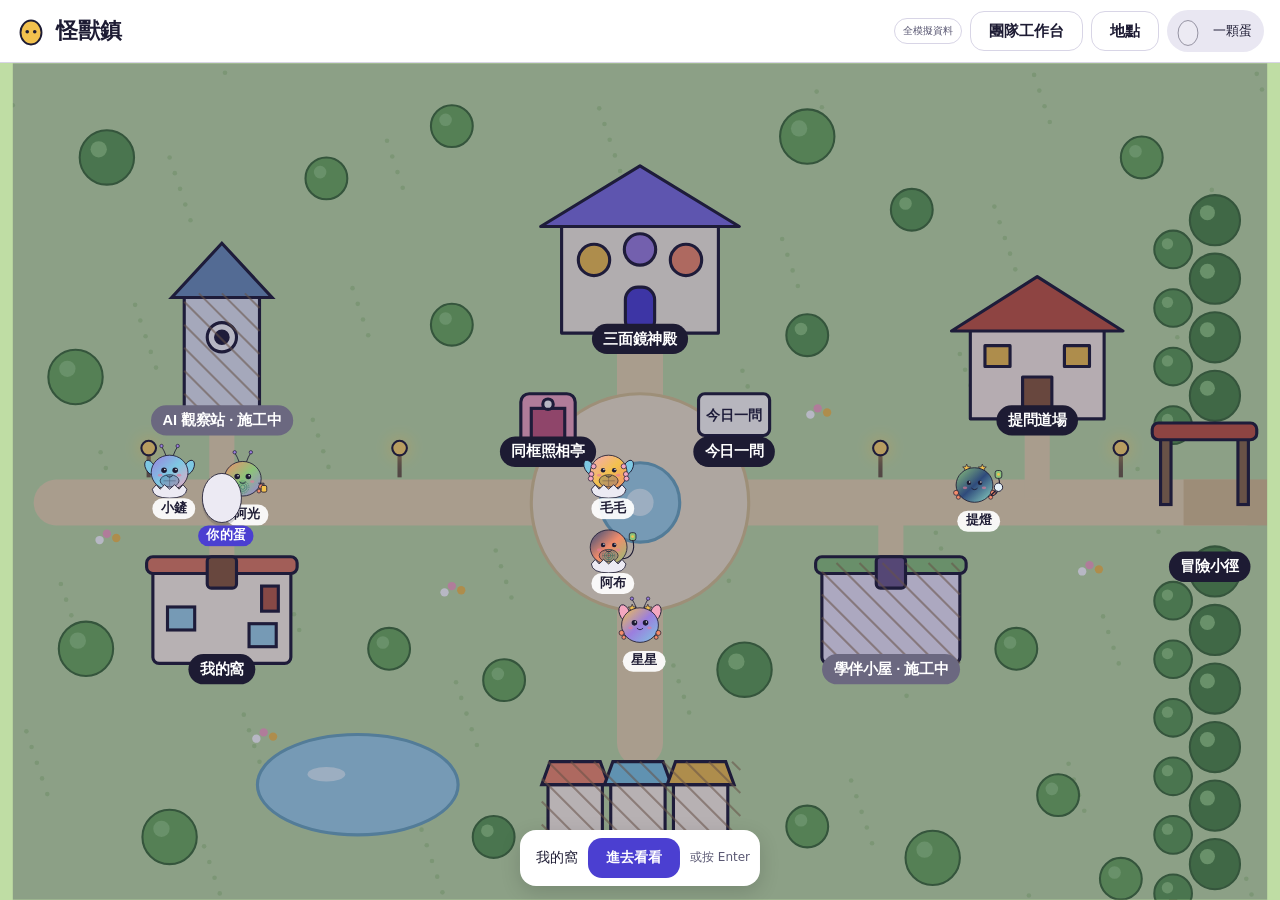
==== commit eb15e75c: "Attach build version to relative script and stylesheet URLs" ====
--- a/docs/team/index.html
+++ b/docs/team/index.html
@@ -186,7 +186,7 @@
 </div>
 <div class="reveal" id="reveal" hidden role="dialog" aria-modal="true"></div>
 <div class="toast" id="toast" hidden></div>
-<link rel="stylesheet" href="./team-updates.css"><script src="./team-core.js"></script>
+<link rel="stylesheet" href="./team-updates.css?v=team-prd-v3-r2"><script src="./team-core.js?v=team-prd-v3-r2"></script>
 <script>
 /* ---------- 資料 ---------- */
 const CARDS = [
@@ -356,7 +356,7 @@
 function myMonster(extra){const self=S.hatch.self,o=revealOrder(self);const blind=o.filter(x=>x.zone==='blind').map(x=>x.id);const hidden=o.filter(x=>x.zone==='hidden').map(x=>x.id);
   const st=stage();const v=extra&&extra.viewer==='public'?S.card.vis:null;
   const back=v&&!v.back?[]:blind;
-  const m={stage:st,features:self,colors:PARTNER.map(id=>C[id].color),auras:(st==='egg'||(v&&!v.aura))?[]:activeAI().map(id=>({id,disputed:!!S.hatch.disputed[id]})),back,embrace:blind.length?[]:(v?[]:hidden),fullGlow:o.every(x=>x.zone==='consensus'),item:itemNow(),skills:skillLevels(),
+  const m={stage:st,features:self,colors:PARTNER.map(id=>C[id].color),auras:(st==='egg'||(v&&!v.aura))?[]:activeAI().map(id=>({id,disputed:!!S.hatch.disputed[id]||S.meta?.aiChoices?.[id]==='reject'})),back,embrace:blind.length?[]:(v?[]:hidden),fullGlow:o.every(x=>x.zone==='consensus'),item:itemNow(),skills:skillLevels(),
     nickname:(S.card.finalized&&(!v||v.nickname))?S.card.nickname:null,withShell:st==='baby',seer:seerCount()>=3};
   m.label=describe(m);return Object.assign(m,extra||{})}
 function describe(m){if(m.stage==='egg')return'一顆還沒孵化的蛋';const f=m.features.map(id=>C[id].feat).join('、');const c=m.colors.length?PARTNER.map(id=>C[id].name).join('、')+'的顏色漸層':'';let t=`有${f}的小怪獸，${c}`;if(m.back.length)t+=`，背上長著${m.back.map(id=>C[id].feat).join('、')}`;const lv=m.skills||{};const sk=Object.keys(ATTRS).filter(a=>lv[a]).map(a=>ATTRS[a].part+SPROUT[lv[a]]);if(sk.length)t+='；技能特徵：'+sk.join('、');if(m.seer)t+='；額頭有一隻看穿的眼睛';return t}
@@ -728,5 +728,5 @@
 </script>
 
 </body></html>
-<script src="./team-updates.js"></script>
+<script src="./team-updates.js?v=team-prd-v3-r2"></script>
 </body></html>
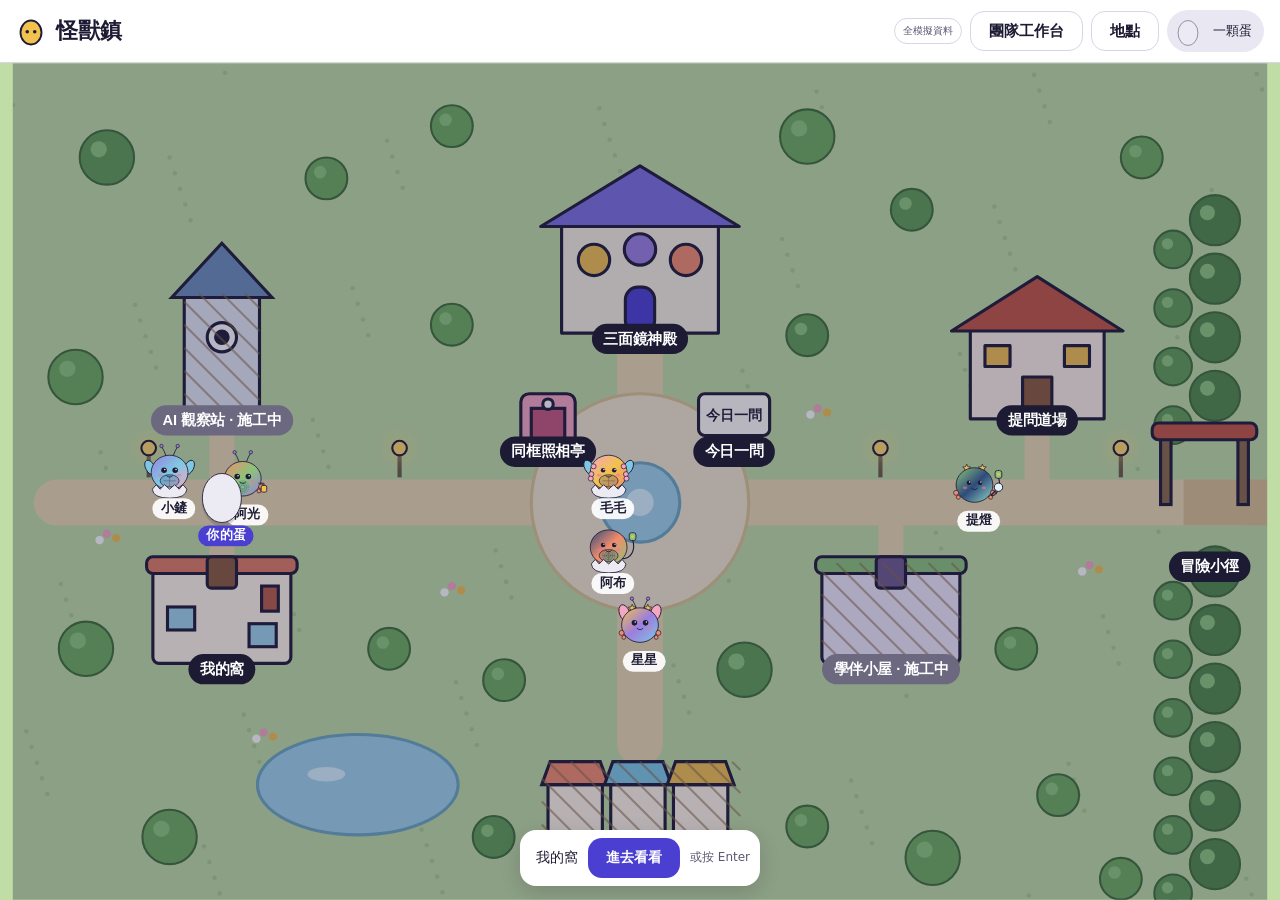
==== commit 7235ec38: "Fix persisted workbench reload; document team prototype Harness and verified feedback loop" ====
--- a/docs/team/index.html
+++ b/docs/team/index.html
@@ -272,6 +272,8 @@
 });
 let S;
 try{S=JSON.parse(sessionStorage.getItem(KEY))||fresh()}catch(e){S=fresh()}
+// Reload begins on the map; team-only views are registered by the extension below.
+S.open=null;
 const save=()=>{try{sessionStorage.setItem(KEY,JSON.stringify(S))}catch(e){document.getElementById('toast').textContent='分頁暫存失敗，請先到團隊工作台匯出';document.getElementById('toast').hidden=false}};
 const esc=s=>String(s??'').replace(/[&<>"']/g,c=>({'&':'&amp;','<':'&lt;','>':'&gt;','"':'&quot;',"'":'&#39;'}[c]));
 
@@ -373,7 +375,7 @@
   if(h.step==='wait')return`<div class="intro"><span class="eyebrow">三面鏡 · 等待</span><h1>你的蛋出現了</h1><p>蛋殼上浮出你選的 3 個特徵：${h.self.map(id=>C[id].feat).join('、')}。</p></div>
     <div class="grid2"><div class="card"><div class="monster-stage">${monsterSVG(myMonster({stage:'egg',auras:[],nickname:null}))}</div></div>
     <div class="stack"><div class="card"><h3>等夥伴和 AI 的時候，先猜一下</h3><label class="field">你覺得 AI 會挑你哪句話當口頭禪？<input type="text" id="guess" data-bind="hatch.guess" value="${esc(h.guess)}" placeholder="寫下你印象中自己說過的一句話"></label></div>
-    <div class="card"><div class="between"><span>你</span><span style="color:var(--good);font-weight:700">已鎖定</span></div><div class="between"><span>夥伴</span><span style="color:var(--good);font-weight:700">已送出 · 暱稱已鎖定</span></div><div class="between"><span>AI（團隊已審核）</span><span style="color:var(--good);font-weight:700">已送出</span></div></div>
+    <div class="card"><div class="between"><span>你</span><span style="color:var(--good);font-weight:700">已鎖定</span></div><div class="between"><span>夥伴</span><span style="color:var(--good);font-weight:700">已送出 · 暱稱已鎖定</span></div><div class="between"><span>AI（團隊已審核）</span><span style="color:var(--good);font-weight:700">${activeAI().length?"已送出":"待補；不判讀"}</span></div></div>
     <div class="row"><button class="btn gold" data-act="startFlip">三方到齊，開始翻牌</button><button class="btn link" data-act="backPick">回去改選卡</button></div></div></div>`;
   if(h.step==='flip'){const o=revealOrder(h.self),n=h.n,cur=n>0?o[n-1]:null;
     const shown=o.slice(0,n);const zs=shown.map(x=>x.zone);const last=n===o.length;
